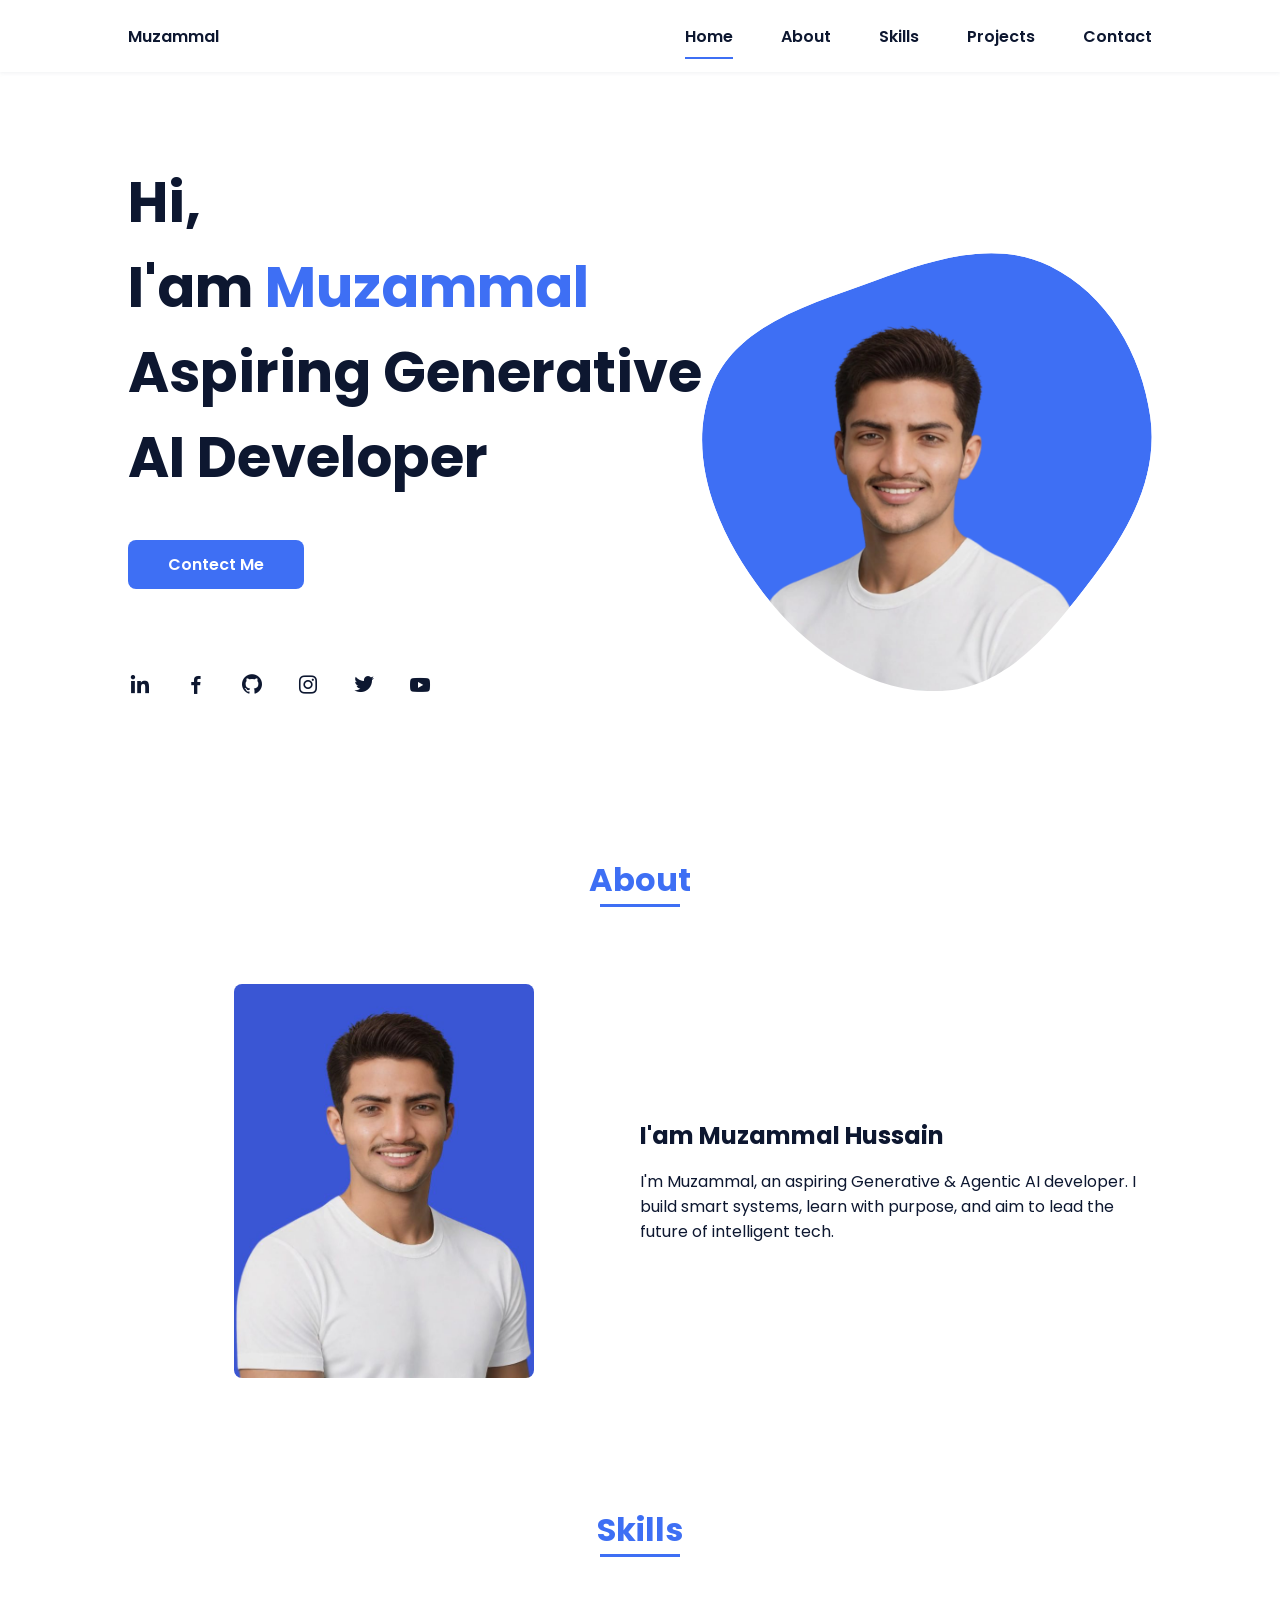
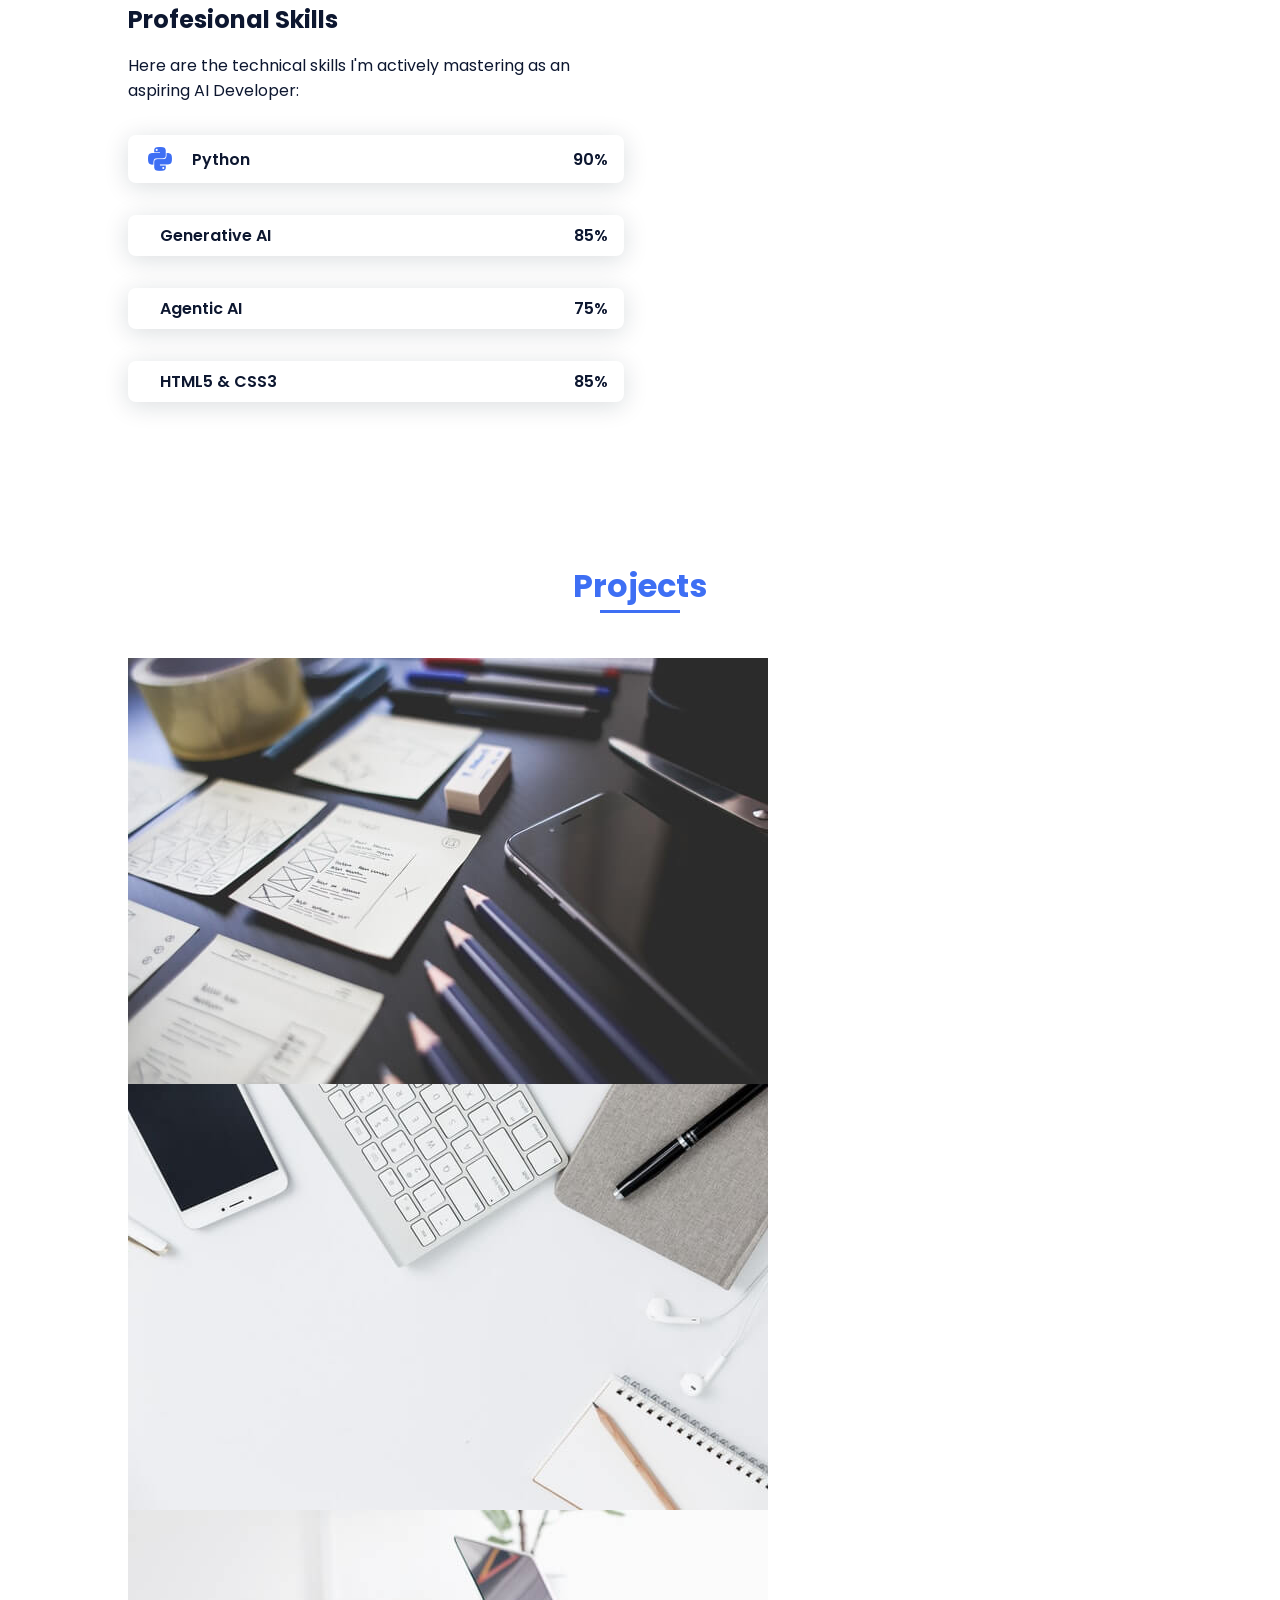
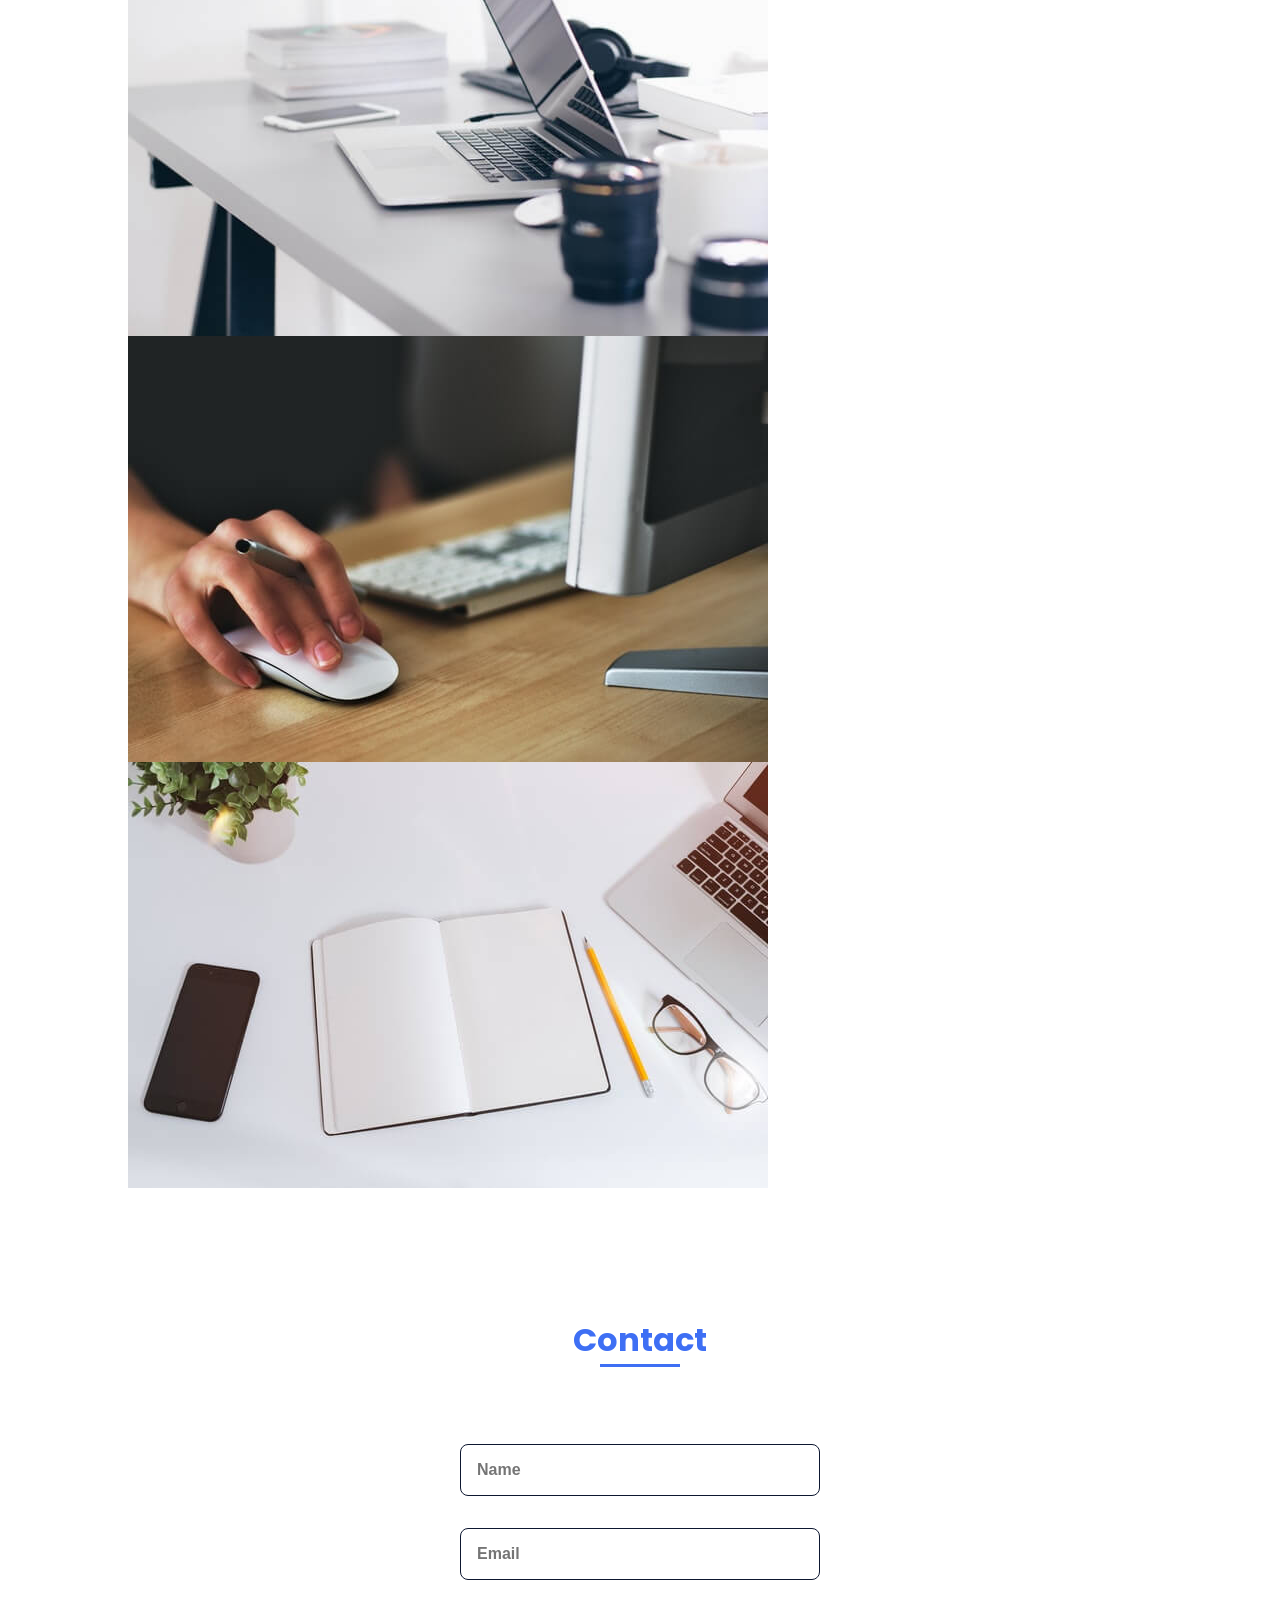
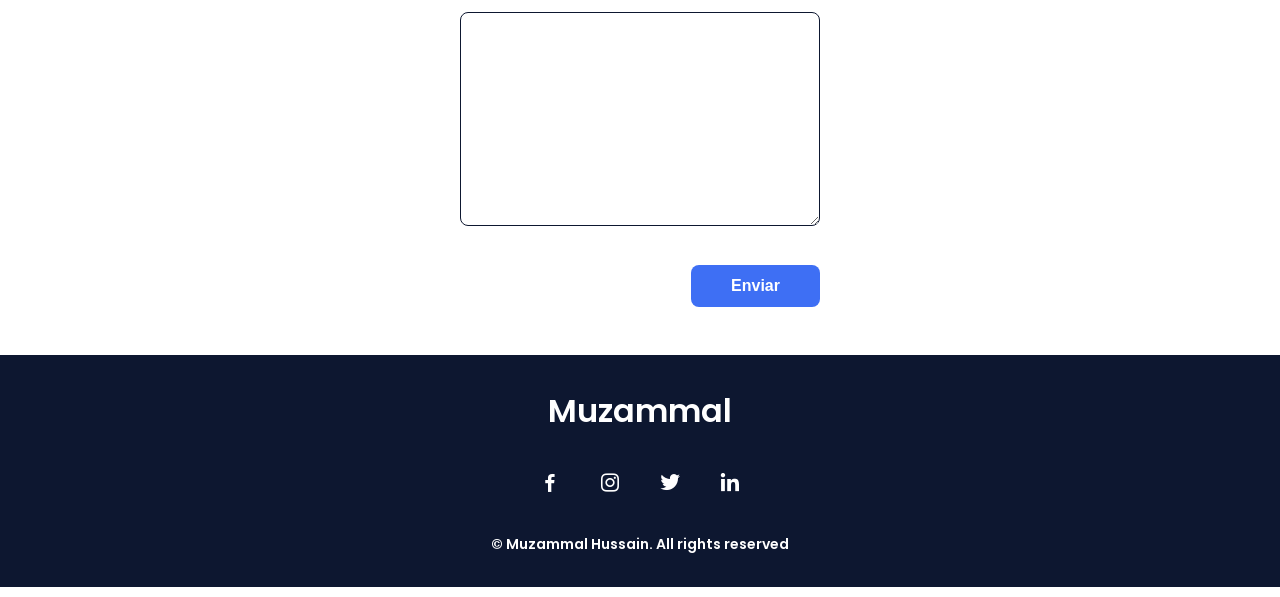
==== index.html @ 586ae3cd "Update index.html Signed-off-by: Muzammal Hussain <158364584+muzammalhussain258@users.noreply.github" ====
<!DOCTYPE html>
<html lang="en">
    <head>
        <meta charset="UTF-8">
        <meta name="viewport" content="width=device-width, initial-scale=1.0">

        <link rel="stylesheet" href="assets/css/styles.css">

        <!-- =====BOX ICONS===== -->
        <link href='https://cdn.jsdelivr.net/npm/boxicons@2.0.5/css/boxicons.min.css' rel='stylesheet'>

        <title>Muzammal Hussain</title>
    </head>
    <body>
        <!--===== HEADER =====-->
        <header class="l-header">
            <nav class="nav bd-grid">
                <div>
                    <a href="#" class="nav__logo">Muzammal</a>
                </div>

                <div class="nav__menu" id="nav-menu">
                    <ul class="nav__list">
                        <li class="nav__item"><a href="#home" class="nav__link active-link">Home</a></li>
                        <li class="nav__item"><a href="#about" class="nav__link">About</a></li>
                        <li class="nav__item"><a href="#skills" class="nav__link">Skills</a></li>
                        <li class="nav__item"><a href="#projects" class="nav__link">Projects</a></li>
                        <li class="nav__item"><a href="#contact" class="nav__link">Contact</a></li>
                    </ul>
                </div>

                <div class="nav__toggle" id="nav-toggle">
                    <i class='bx bx-menu'></i>
                </div>
            </nav>
        </header>

        <main class="l-main">
            <!--===== HOME =====-->
            <section class="home bd-grid" id="home">
                <div class="home__data">
                    <h1 class="home__title">Hi,<br>I'am <span class="home__title-color">Muzammal </span><br> Aspiring Generative <br> AI Developer </h1>

                    <a href="mailto:agenticai258@gmail.com" class="button">Contect Me</a>
                </div>

                <div class="home__social">
                    <a href="https://www.linkedin.com/in/muzammal-hussain-965486360/" class="home__social-icon"><i class='bx bxl-linkedin'></i></a>
                    <a href="https://www.facebook.com/profile.php?id=61576190031797" class="home__social-icon"><i class='bx bxl-facebook' ></i></a>
                    <a href="https://github.com/muzammaldeveloper" class="home__social-icon"><i class='bx bxl-github' ></i></a>
                    <a href="https://www.instagram.com/muzammal.developer/" class="home__social-icon"><i class='bx bxl-instagram' ></i></a>
                    <a href="https://x.com/DevMuzammal" class="home__social-icon"><i class='bx bxl-twitter' ></i></a>
                    <a href="https://www.youtube.com/@DevMuzsmmal" class="home__social-icon"><i class='bx bxl-youtube' ></i></a>
                </div>

                <div class="home__img">
                    <svg class="home__blob" viewBox="0 0 479 467" xmlns="http://www.w3.org/2000/svg" xmlns:xlink="http://www.w3.org/1999/xlink">
                        <mask id="mask0" mask-type="alpha">
                            <path d="M9.19024 145.964C34.0253 76.5814 114.865 54.7299 184.111 29.4823C245.804 6.98884 311.86 -14.9503 370.735 14.143C431.207 44.026 467.948 107.508 477.191 174.311C485.897 237.229 454.931 294.377 416.506 344.954C373.74 401.245 326.068 462.801 255.442 466.189C179.416 469.835 111.552 422.137 65.1576 361.805C17.4835 299.81 -17.1617 219.583 9.19024 145.964Z"/>
                        </mask>
                        <g mask="url(#mask0)">
                            <path d="M9.19024 145.964C34.0253 76.5814 114.865 54.7299 184.111 29.4823C245.804 6.98884 311.86 -14.9503 370.735 14.143C431.207 44.026 467.948 107.508 477.191 174.311C485.897 237.229 454.931 294.377 416.506 344.954C373.74 401.245 326.068 462.801 255.442 466.189C179.416 469.835 111.552 422.137 65.1576 361.805C17.4835 299.81 -17.1617 219.583 9.19024 145.964Z"/>
                            <image class="home__blob-img" x="50" y="60" href="assets/img/perfil.png"/>
                        </g>
                    </svg>
                </div>
            </section>

            <!--===== ABOUT =====-->
            <section class="about section " id="about">
                <h2 class="section-title">About</h2>

                <div class="about__container bd-grid">
                    <div class="about__img">
                        <img src="assets/img/about.jpg" alt="">
                    </div>
                    
                    <div>
                        <h2 class="about__subtitle">I'am Muzammal Hussain</h2>
                        <p class="about__text">I'm Muzammal, an aspiring Generative & Agentic AI developer. I build smart systems, learn with purpose, and aim to lead the future of intelligent tech.
                    </p>           
                    </div>                                   
                </div>
            </section>

            <!--===== SKILLS =====-->
            <section class="skills section" id="skills">
                <h2 class="section-title">Skills</h2>

                <div class="skills__container bd-grid">          
                    <div>
                        <h2 class="skills__subtitle">Profesional Skills</h2>
                        <p class="skills__text">Here are the technical skills I'm actively mastering as an aspiring AI Developer: </p>
                        <div class="skills__data">
                            <div class="skills__names">
                                <i class='bx bxl-python skills__icon'></i>
                                <span class="skills__name">Python </span>
                            </div>
                            <div class="skills__bar skills__python">

                            </div>
                            <div>
                                <span class="skills__percentage">90%</span>
                            </div>
                        </div>
                        <div class="skills__data">
                            <div class="skills__names">
                                <i class='bx bxl-generative-ai skills__icon'></i>
                                <span class="skills__name">Generative AI</span>
                            </div>
                            <div class="skills__bar skills__generative-ai">

                            </div>
                            <div>
                                <span class="skills__percentage">85%</span>
                            </div>
                        </div>
                        <div class="skills__data">
                            <div class="skills__names">
                                <i class='bx bxl-agentic-ai skills__icon' ></i>
                                <span class="skills__name">Agentic AI</span>
                            </div>
                            <div class="skills__bar skills__agentic-ai">

                            </div>
                            <div>
                                <span class="skills__percentage">75%</span>
                            </div>
                        </div>
                        <div class="skills__data">
                            <div class="skills__names">
                                <i class='bx bxs-HTML5 & CSS3 skills__icon'></i>
                                <span class="skills__name">HTML5 & CSS3</span>
                            </div>
                            <div class="skills__bar skills__html-css">

                            </div>
                            <div>
                                <span class="skills__percentage">85%</span>
                            </div>
                        </div>
                    </div>
                    
                    <div>              
                        <img src="assets/img/work3.jpg" alt="" class="skills__img">
                    </div>
                </div>
            </section>

            <!--===== WORK =====-->
            <section class="projects section" id="projects">
                <h2 class="section-title">Projects</h2>

                <div class="projects__container bd-grid">
                    <a href="" class="projects__img">
                        <img src="assets/img/work1.jpg" alt="">
                    </a>
                    <a href="" class="projects__img">
                        <img src="assets/img/work2.jpg" alt="">
                    </a>
                    <a href="" class="projects__img">
                        <img src="assets/img/work3.jpg" alt="">
                    </a>
                    <a href="" class="projects__img">
                        <img src="assets/img/work4.jpg" alt="">
                    </a>
                    <a href="" class="projects__img">
                        <img src="assets/img/work5.jpg" alt="">
                    </a>
                    <a href="" class="projects__img">
                        <img src="assets/img/work6.jpg" alt="">
                    </a>
                </div>
            </section>

            <!--===== CONTACT =====-->
            <section class="contact section" id="contact">
                <h2 class="section-title">Contact</h2>

                <div class="contact__container bd-grid">
                    <form action="" class="contact__form">
                        <input type="text" placeholder="Name" class="contact__input">
                        <input type="mail" placeholder="Email" class="contact__input">
                        <textarea name="" id="" cols="0" rows="10" class="contact__input"></textarea>
                        <input type="button" value="Enviar" class="contact__button button">
                    </form>
                </div>
            </section>                                                 
        </main>

        <!--===== FOOTER =====-->
        <footer class="footer">
            <p class="footer__title">Muzammal</p>
            <div class="footer__social">
                <a href="https://www.facebook.com/profile.php?id=61576190031797" class="footer__icon"><i class='bx bxl-facebook' ></i></a>
                <a href="https://www.instagram.com/muzammal.developer/" class="footer__icon"><i class='bx bxl-instagram' ></i></a>
                <a href="https://x.com/DevMuzammal" class="footer__icon"><i class='bx bxl-twitter' ></i></a>
                <a href="https://www.linkedin.com/in/muzammal-hussain-965486360/" class="footer__icon"><i class='bx bxl-linkedin' ></i></a>
            </div>
            <p class="footer__copy">&#169; Muzammal Hussain. All rights reserved</p>
        </footer>


        <!--===== SCROLL REVEAL =====-->
        <script src="https://unpkg.com/scrollreveal"></script>

        <!--===== MAIN JS =====-->
        <script src="assets/js/main.js"></script>
    </body>
</html>
---- assets/css/styles.css ----
/*===== GOOGLE FONTS =====*/
@import url("https://fonts.googleapis.com/css2?family=Poppins:wght@400;600;700&display=swap");
/*===== VARIABLES CSS =====*/
:root {
  --header-height: 3rem;
  --font-semi: 600;
  /*===== Colores =====*/
  /*Purple 260 - Red 355 - Blue 224 - Pink 340*/
  /* HSL color mode */
  --hue-color: 224;
  --first-color: hsl(var(--hue-color), 89%, 60%);
  --second-color: hsl(var(--hue-color), 56%, 12%);
  /*===== Fuente y tipografia =====*/
  --body-font: "Poppins", sans-serif;
  --big-font-size: 2rem;
  --h2-font-size: 1.25rem;
  --normal-font-size: .938rem;
  --smaller-font-size: .75rem;
  /*===== Margenes =====*/
  --mb-2: 1rem;
  --mb-4: 2rem;
  --mb-5: 2.5rem;
  --mb-6: 3rem;
  /*===== z index =====*/
  --z-back: -10;
  --z-fixed: 100;
}
@media screen and (min-width: 968px) {
  :root {
    --big-font-size: 3.5rem;
    --h2-font-size: 2rem;
    --normal-font-size: 1rem;
    --smaller-font-size: .875rem;
  }
}

/*===== BASE =====*/
*, ::before, ::after {
  box-sizing: border-box;
}

html {
  scroll-behavior: smooth;
}

body {
  margin: var(--header-height) 0 0 0;
  font-family: var(--body-font);
  font-size: var(--normal-font-size);
  color: var(--second-color);
}

h1, h2, p {
  margin: 0;
}

ul {
  margin: 0;
  padding: 0;
  list-style: none;
}

a {
  text-decoration: none;
}

img {
  max-width: 100%;
  height: auto;
  display: block;
}

/*===== CLASS CSS ===== */
.section-title {
  position: relative;
  font-size: var(--h2-font-size);
  color: var(--first-color);
  margin-top: var(--mb-2);
  margin-bottom: var(--mb-4);
  text-align: center;
}
.section-title::after {
  position: absolute;
  content: "";
  width: 64px;
  height: 0.18rem;
  left: 0;
  right: 0;
  margin: auto;
  top: 2rem;
  background-color: var(--first-color);
}

.section {
  padding-top: 3rem;
  padding-bottom: 2rem;
}

/*===== LAYOUT =====*/
.bd-grid {
  max-width: 1024px;
  display: grid;
  margin-left: var(--mb-2);
  margin-right: var(--mb-2);
}

.l-header {
  width: 100%;
  position: fixed;
  top: 0;
  left: 0;
  z-index: var(--z-fixed);
  background-color: #fff;
  box-shadow: 0 1px 4px rgba(146, 161, 176, 0.15);
}

/*===== NAV =====*/
.nav {
  height: var(--header-height);
  display: flex;
  justify-content: space-between;
  align-items: center;
  font-weight: var(--font-semi);
}
@media screen and (max-width: 767px) {
  .nav__menu {
    position: fixed;
    top: var(--header-height);
    right: -100%;
    width: 80%;
    height: 100%;
    padding: 2rem;
    background-color: var(--second-color);
    transition: 0.5s;
  }
}
.nav__item {
  margin-bottom: var(--mb-4);
}
.nav__link {
  position: relative;
  color: #fff;
}
.nav__link:hover {
  position: relative;
}
.nav__link:hover::after {
  position: absolute;
  content: "";
  width: 100%;
  height: 0.18rem;
  left: 0;
  top: 2rem;
  background-color: var(--first-color);
}
.nav__logo {
  color: var(--second-color);
}
.nav__toggle {
  color: var(--second-color);
  font-size: 1.5rem;
  cursor: pointer;
}

/*Active menu*/
.active-link::after {
  position: absolute;
  content: "";
  width: 100%;
  height: 0.18rem;
  left: 0;
  top: 2rem;
  background-color: var(--first-color);
}

/*=== Show menu ===*/
.show {
  right: 0;
}

/*===== HOME =====*/
.home {
  position: relative;
  row-gap: 5rem;
  padding: 4rem 0 5rem;
}
.home__data {
  align-self: center;
}
.home__title {
  font-size: var(--big-font-size);
  margin-bottom: var(--mb-5);
}
.home__title-color {
  color: var(--first-color);
}
.home__social {
  display: flex;
  flex-direction: column;
}
.home__social-icon {
  width: max-content;
  margin-bottom: var(--mb-2);
  font-size: 1.5rem;
  color: var(--second-color);
}
.home__social-icon:hover {
  color: var(--first-color);
}
.home__img {
  position: absolute;
  right: 0;
  bottom: 0;
  width: 260px;
}
.home__blob {
  fill: var(--first-color);
}
.home__blob-img {
  width: 360px;
}

/*BUTTONS*/
.button {
  display: inline-block;
  background-color: var(--first-color);
  color: #fff;
  padding: 0.75rem 2.5rem;
  font-weight: var(--font-semi);
  border-radius: 0.5rem;
  transition: 0.3s;
}
.button:hover {
  box-shadow: 0px 10px 36px rgba(0, 0, 0, 0.15);
}

/* ===== ABOUT =====*/
.about__container {
  row-gap: 2rem;
  text-align: center;
}
.about__subtitle {
  margin-bottom: var(--mb-2);
}
.about__img {
  justify-self: center;
}
.about__img img {
  width: 200px;
  border-radius: 0.5rem;
}

/* ===== SKILLS =====*/
.skills__container {
  row-gap: 2rem;
  text-align: center;
}
.skills__subtitle {
  margin-bottom: var(--mb-2);
}
.skills__text {
  margin-bottom: var(--mb-4);
}
.skills__data {
  display: flex;
  justify-content: space-between;
  align-items: center;
  position: relative;
  font-weight: var(--font-semi);
  padding: 0.5rem 1rem;
  margin-bottom: var(--mb-4);
  border-radius: 0.5rem;
  box-shadow: 0px 4px 25px rgba(14, 36, 49, 0.15);
}
.skills__icon {
  font-size: 2rem;
  margin-right: var(--mb-2);
  color: var(--first-color);
}
.skills__names {
  display: flex;
  align-items: center;
}
.skills__bar {
  position: absolute;
  left: 0;
  bottom: 0;
  background-color: var(--first-color);
  height: 0.25rem;
  border-radius: 0.5rem;
  z-index: var(--z-back);
}
.skills__html {
  width: 95%;
}
.skills__css {
  width: 85%;
}
.skills__js {
  width: 65%;
}
.skills__ux {
  width: 85%;
}
.skills__img {
  border-radius: 0.5rem;
}

/* ===== WORK =====*/
.work__container {
  row-gap: 2rem;
}
.work__img {
  box-shadow: 0px 4px 25px rgba(14, 36, 49, 0.15);
  border-radius: 0.5rem;
  overflow: hidden;
}
.work__img img {
  transition: 1s;
}
.work__img img:hover {
  transform: scale(1.1);
}

/* ===== CONTACT =====*/
.contact__input {
  width: 100%;
  font-size: var(--normal-font-size);
  font-weight: var(--font-semi);
  padding: 1rem;
  border-radius: 0.5rem;
  border: 1.5px solid var(--second-color);
  outline: none;
  margin-bottom: var(--mb-4);
}
.contact__button {
  display: block;
  border: none;
  outline: none;
  font-size: var(--normal-font-size);
  cursor: pointer;
  margin-left: auto;
}

/* ===== FOOTER =====*/
.footer {
  background-color: var(--second-color);
  color: #fff;
  text-align: center;
  font-weight: var(--font-semi);
  padding: 2rem 0;
}
.footer__title {
  font-size: 2rem;
  margin-bottom: var(--mb-4);
}
.footer__social {
  margin-bottom: var(--mb-4);
}
.footer__icon {
  font-size: 1.5rem;
  color: #fff;
  margin: 0 var(--mb-2);
}
.footer__copy {
  font-size: var(--smaller-font-size);
}

/* ===== MEDIA QUERIES=====*/
@media screen and (max-width: 320px) {
  .home {
    row-gap: 2rem;
  }
  .home__img {
    width: 200px;
  }
}
@media screen and (min-width: 576px) {
  .home {
    padding: 4rem 0 2rem;
  }
  .home__social {
    padding-top: 0;
    padding-bottom: 2.5rem;
    flex-direction: row;
    align-self: flex-end;
  }
  .home__social-icon {
    margin-bottom: 0;
    margin-right: var(--mb-4);
  }
  .home__img {
    width: 300px;
    bottom: 25%;
  }
  .about__container {
    grid-template-columns: repeat(2, 1fr);
    align-items: center;
    text-align: initial;
  }
  .skills__container {
    grid-template-columns: 0.7fr;
    justify-content: center;
    column-gap: 1rem;
  }
  .work__container {
    grid-template-columns: repeat(2, 1fr);
    column-gap: 2rem;
    padding-top: 2rem;
  }
  .contact__form {
    width: 360px;
    padding-top: 2rem;
  }
  .contact__container {
    justify-items: center;
  }
}
@media screen and (min-width: 768px) {
  body {
    margin: 0;
  }
  .section {
    padding-top: 4rem;
    padding-bottom: 3rem;
  }
  .section-title {
    margin-bottom: var(--mb-6);
  }
  .section-title::after {
    width: 80px;
    top: 3rem;
  }
  .nav {
    height: calc(var(--header-height) + 1.5rem);
  }
  .nav__list {
    display: flex;
    padding-top: 0;
  }
  .nav__item {
    margin-left: var(--mb-6);
    margin-bottom: 0;
  }
  .nav__toggle {
    display: none;
  }
  .nav__link {
    color: var(--second-color);
  }
  .home {
    padding: 8rem 0 2rem;
  }
  .home__img {
    width: 400px;
    bottom: 10%;
  }
  .about__container {
    padding-top: 2rem;
  }
  .about__img img {
    width: 300px;
  }
  .skills__container {
    grid-template-columns: repeat(2, 1fr);
    column-gap: 2rem;
    align-items: center;
    text-align: initial;
  }
  .work__container {
    grid-template-columns: repeat(3, 1fr);
    column-gap: 2rem;
  }
}
@media screen and (min-width: 992px) {
  .bd-grid {
    margin-left: auto;
    margin-right: auto;
  }
  .home {
    padding: 10rem 0 2rem;
  }
  .home__img {
    width: 450px;
  }
}
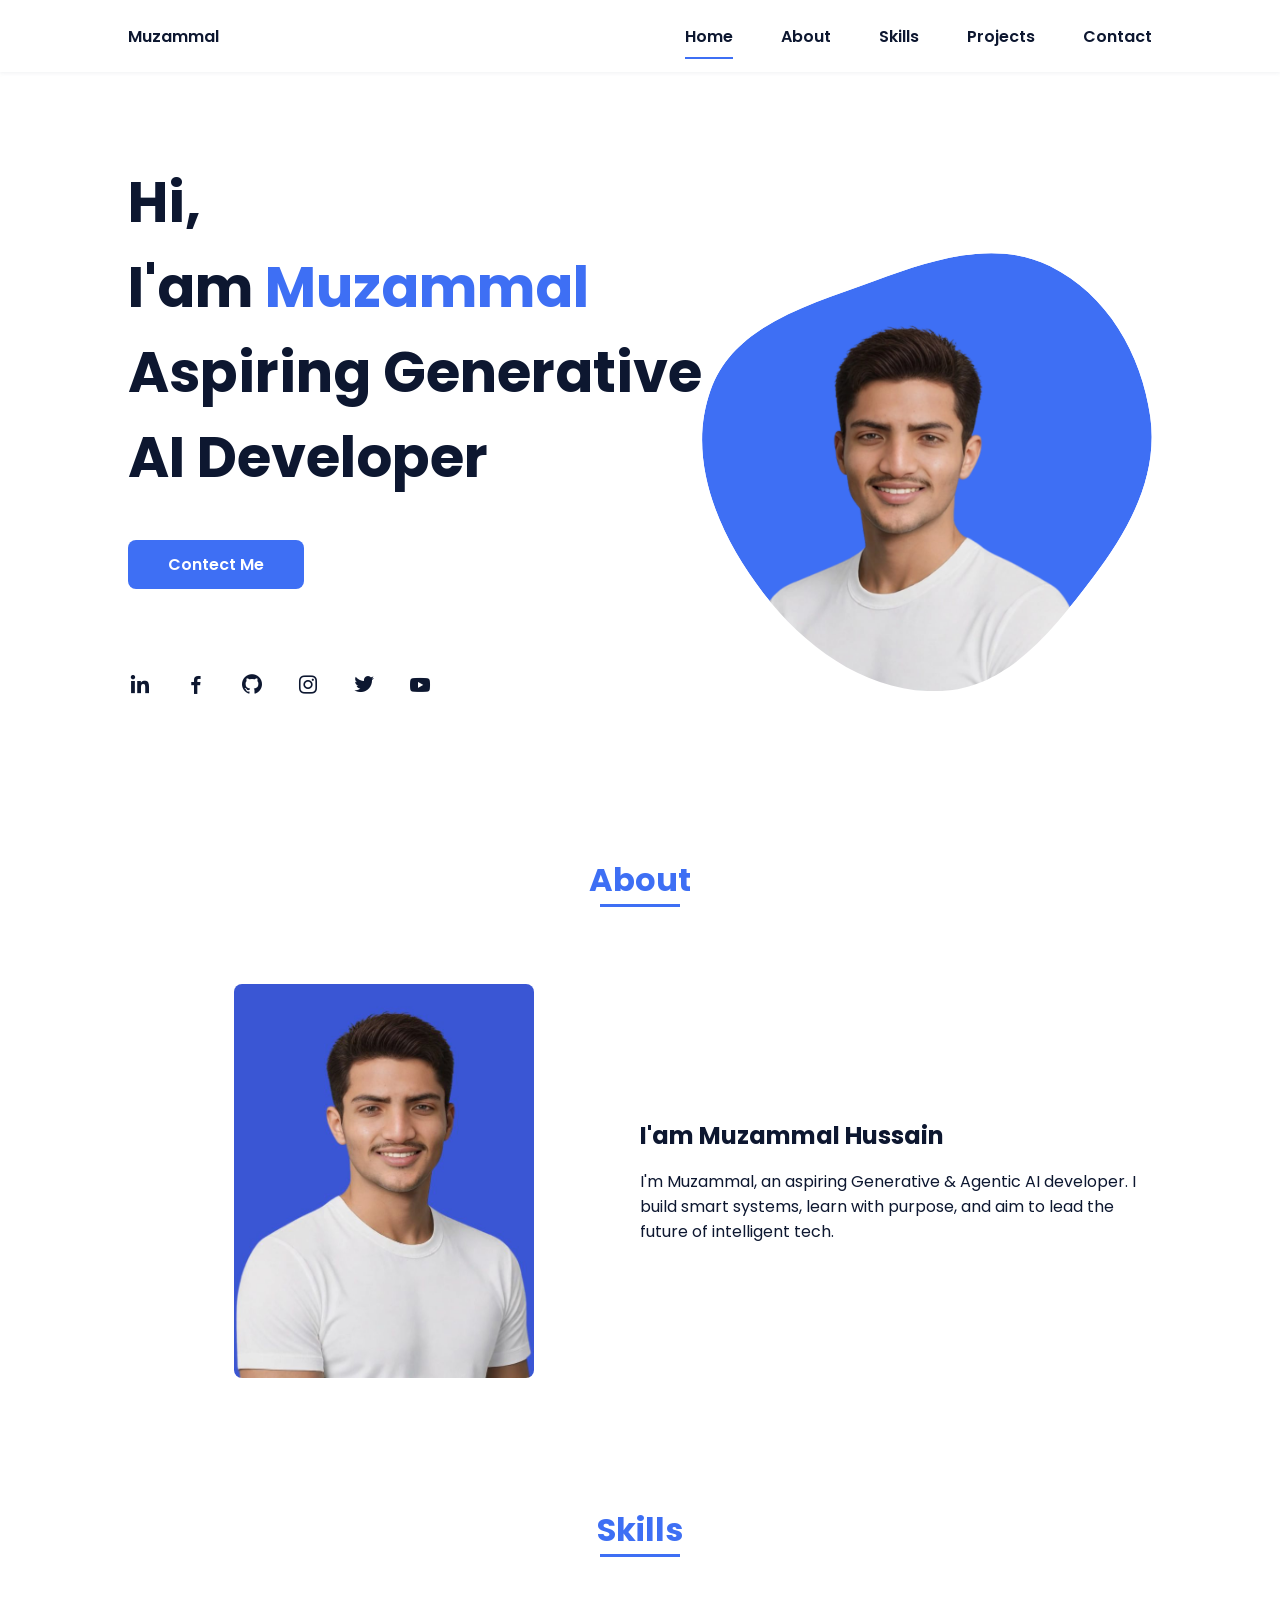
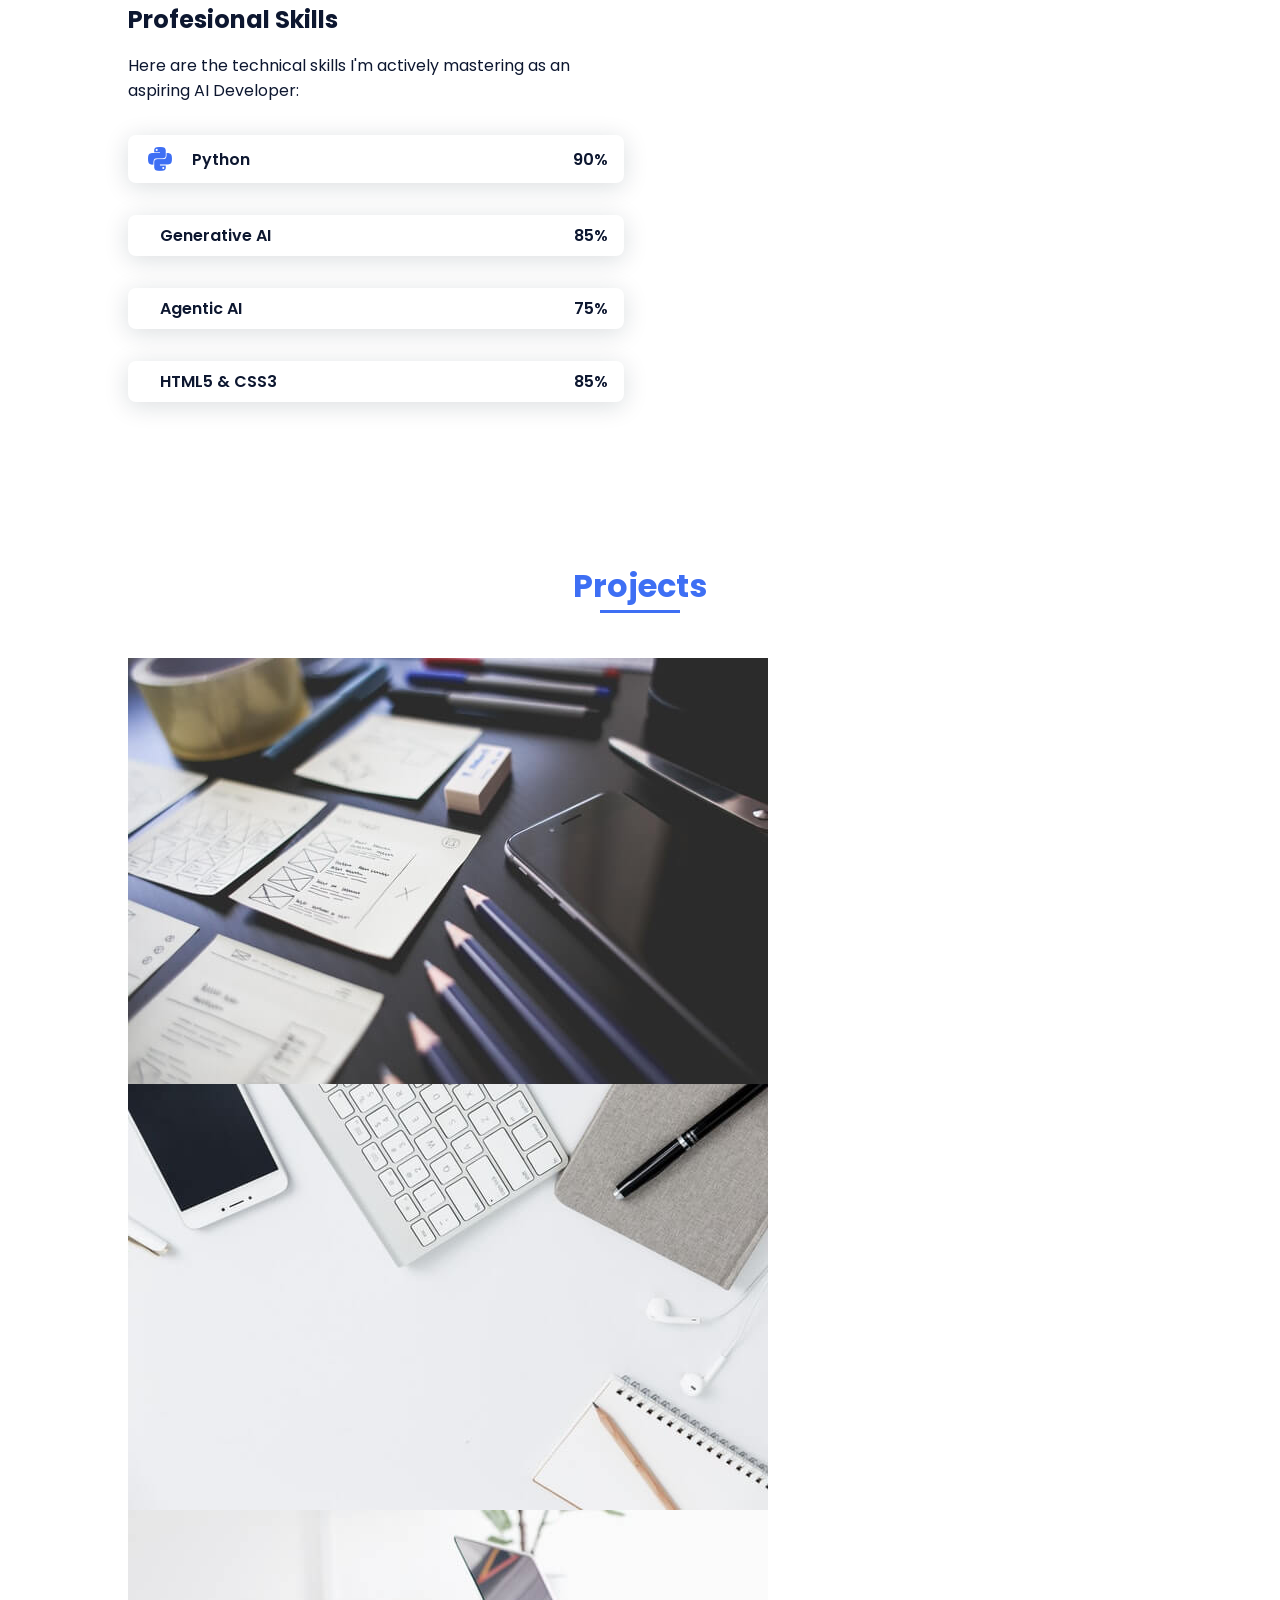
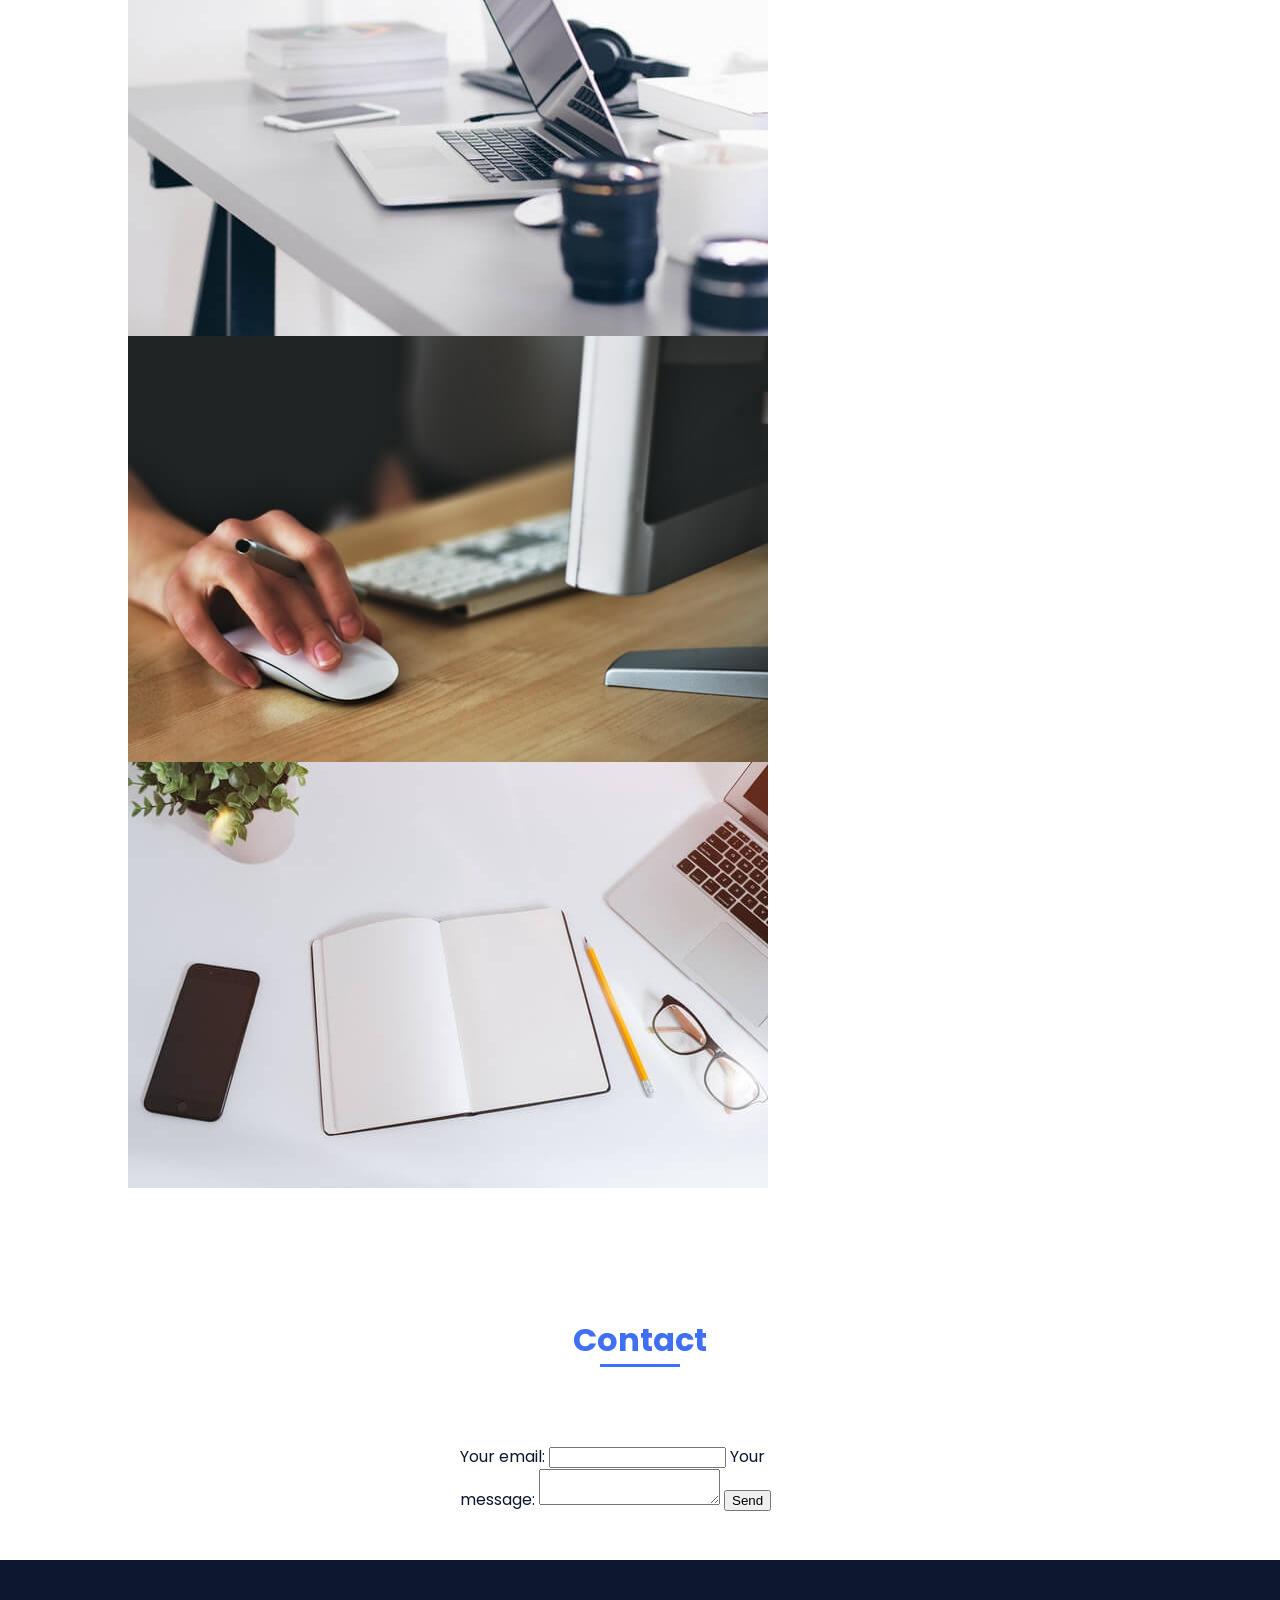
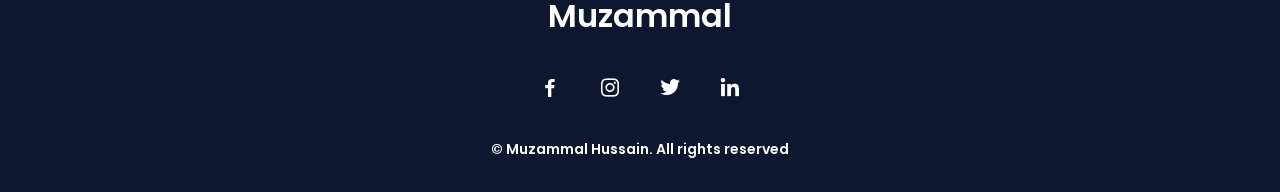
==== commit c5d125c2: "Update index.html Signed-off-by: Muzammal Hussain <158364584+muzammalhussain258@users.noreply.github" ====
--- a/index.html
+++ b/index.html
@@ -41,7 +41,7 @@
                 <div class="home__data">
                     <h1 class="home__title">Hi,<br>I'am <span class="home__title-color">Muzammal </span><br> Aspiring Generative <br> AI Developer </h1>
 
-                    <a href="mailto:agenticai258@gmail.com" class="button">Contect Me</a>
+                    <a href="https://mail.google.com/mail/?view=cm&fs=1&to=agenticai258@gmail.com&su=Project%20Information%20Request&body=Hi%20Muzammal%2C%0AI'm%20interested%20in%20learning%20more%20about%20your%20projects.%20Could%20you%20please%20share%20some%20information%3F%0ALooking%20forward%20to%20hearing%20from%20you." class="button">Contect Me</a>
                 </div>
 
                 <div class="home__social">
@@ -178,11 +178,19 @@
                 <h2 class="section-title">Contact</h2>
 
                 <div class="contact__container bd-grid">
-                    <form action="" class="contact__form">
-                        <input type="text" placeholder="Name" class="contact__input">
-                        <input type="mail" placeholder="Email" class="contact__input">
-                        <textarea name="" id="" cols="0" rows="10" class="contact__input"></textarea>
-                        <input type="button" value="Enviar" class="contact__button button">
+                    <form
+                      action="https://formspree.io/f/mjkwjage" class="contact__form"
+                      method="POST"
+                    >
+                     <label>
+                         Your email:
+                        <input type="email" name="email">
+                          </label>
+                          <lable>
+                            Your message:
+                            <textarea name="message"></textarea>  
+                          </lable>
+                          <button type="submit">Send</button>
                     </form>
                 </div>
             </section>                                                 
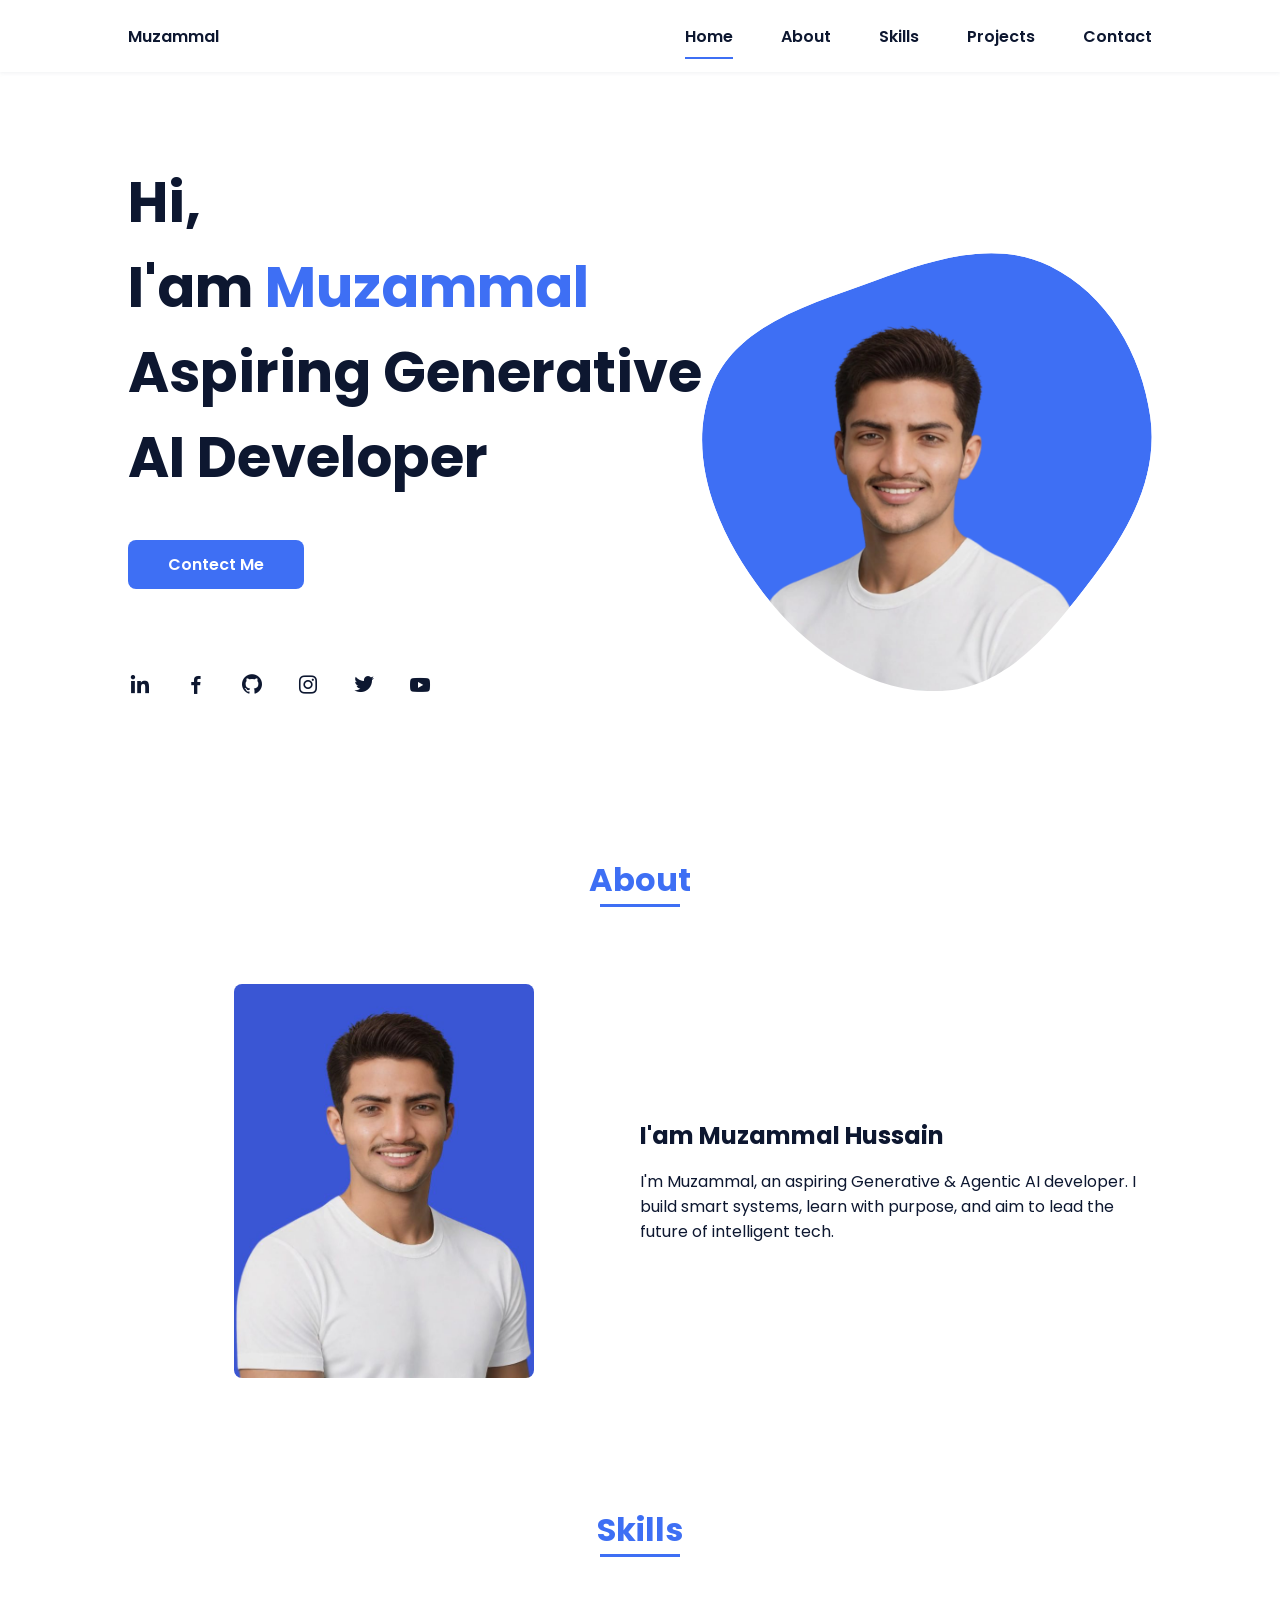
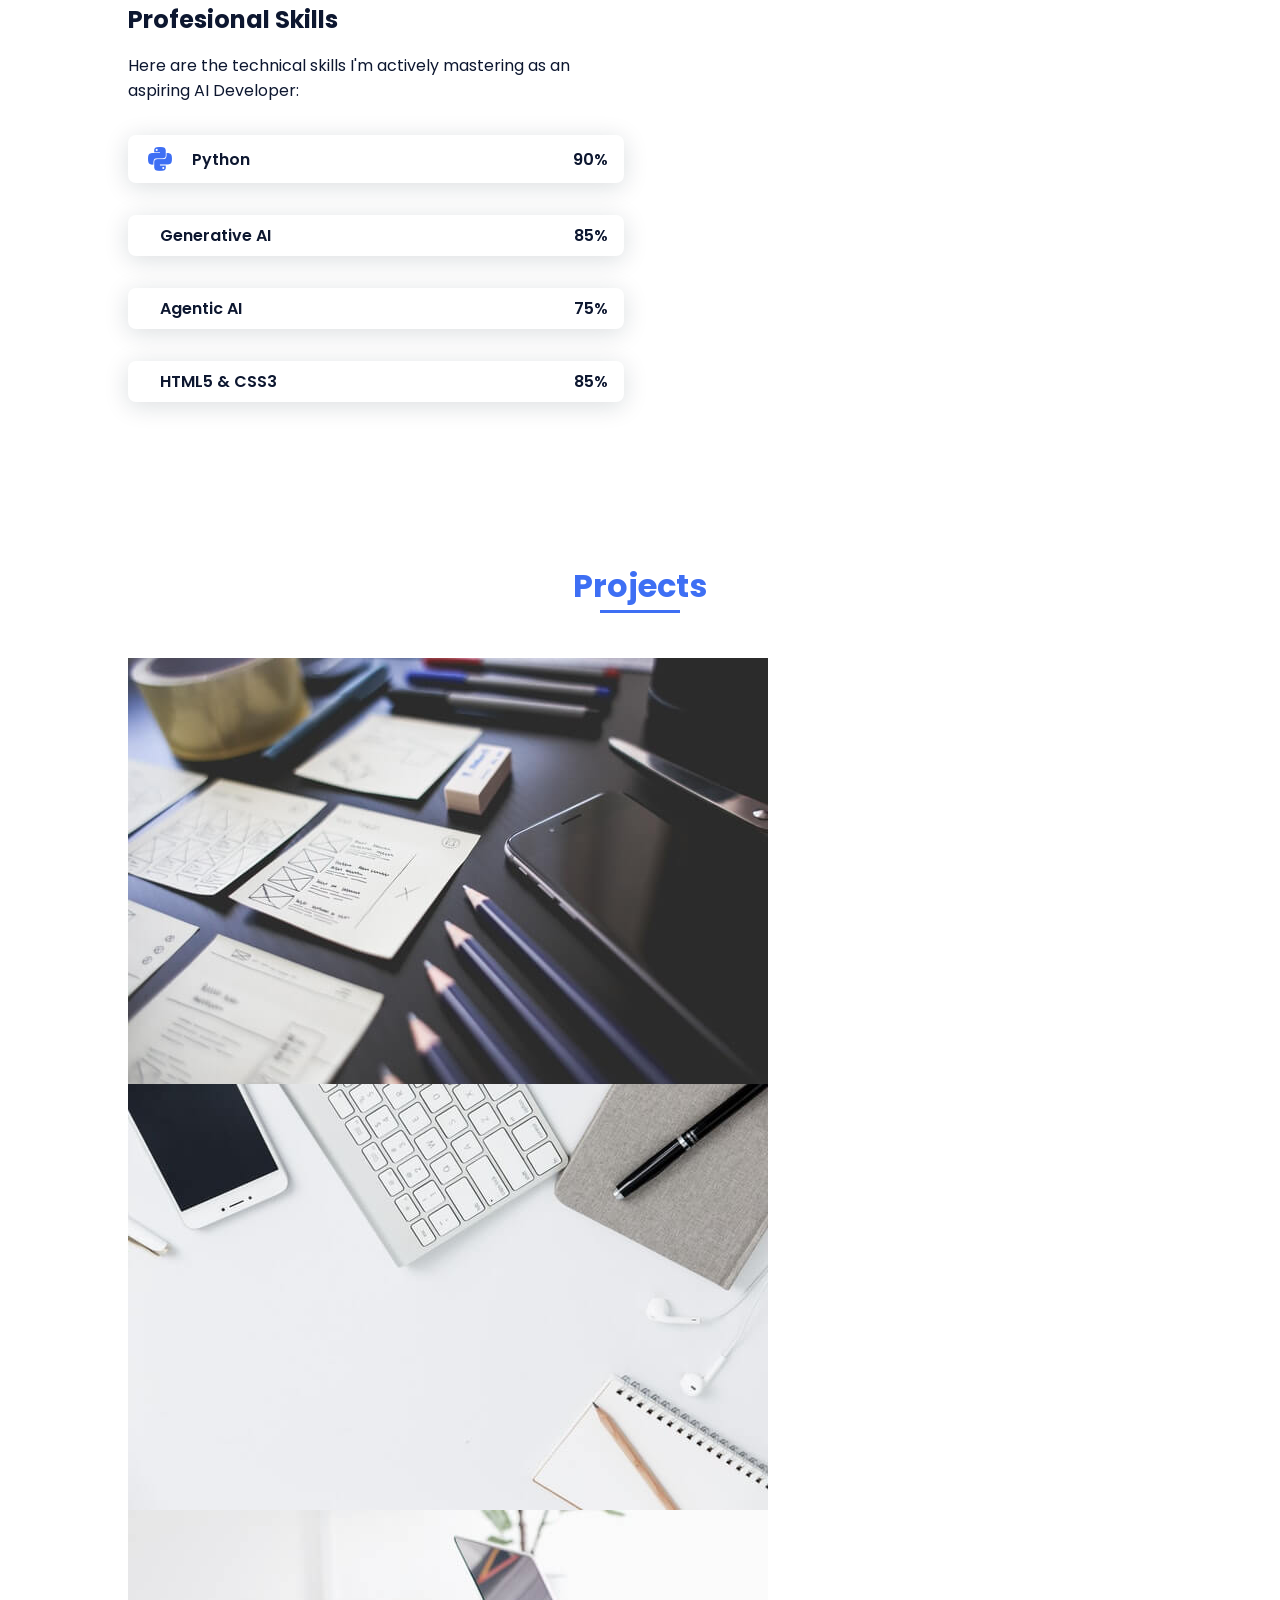
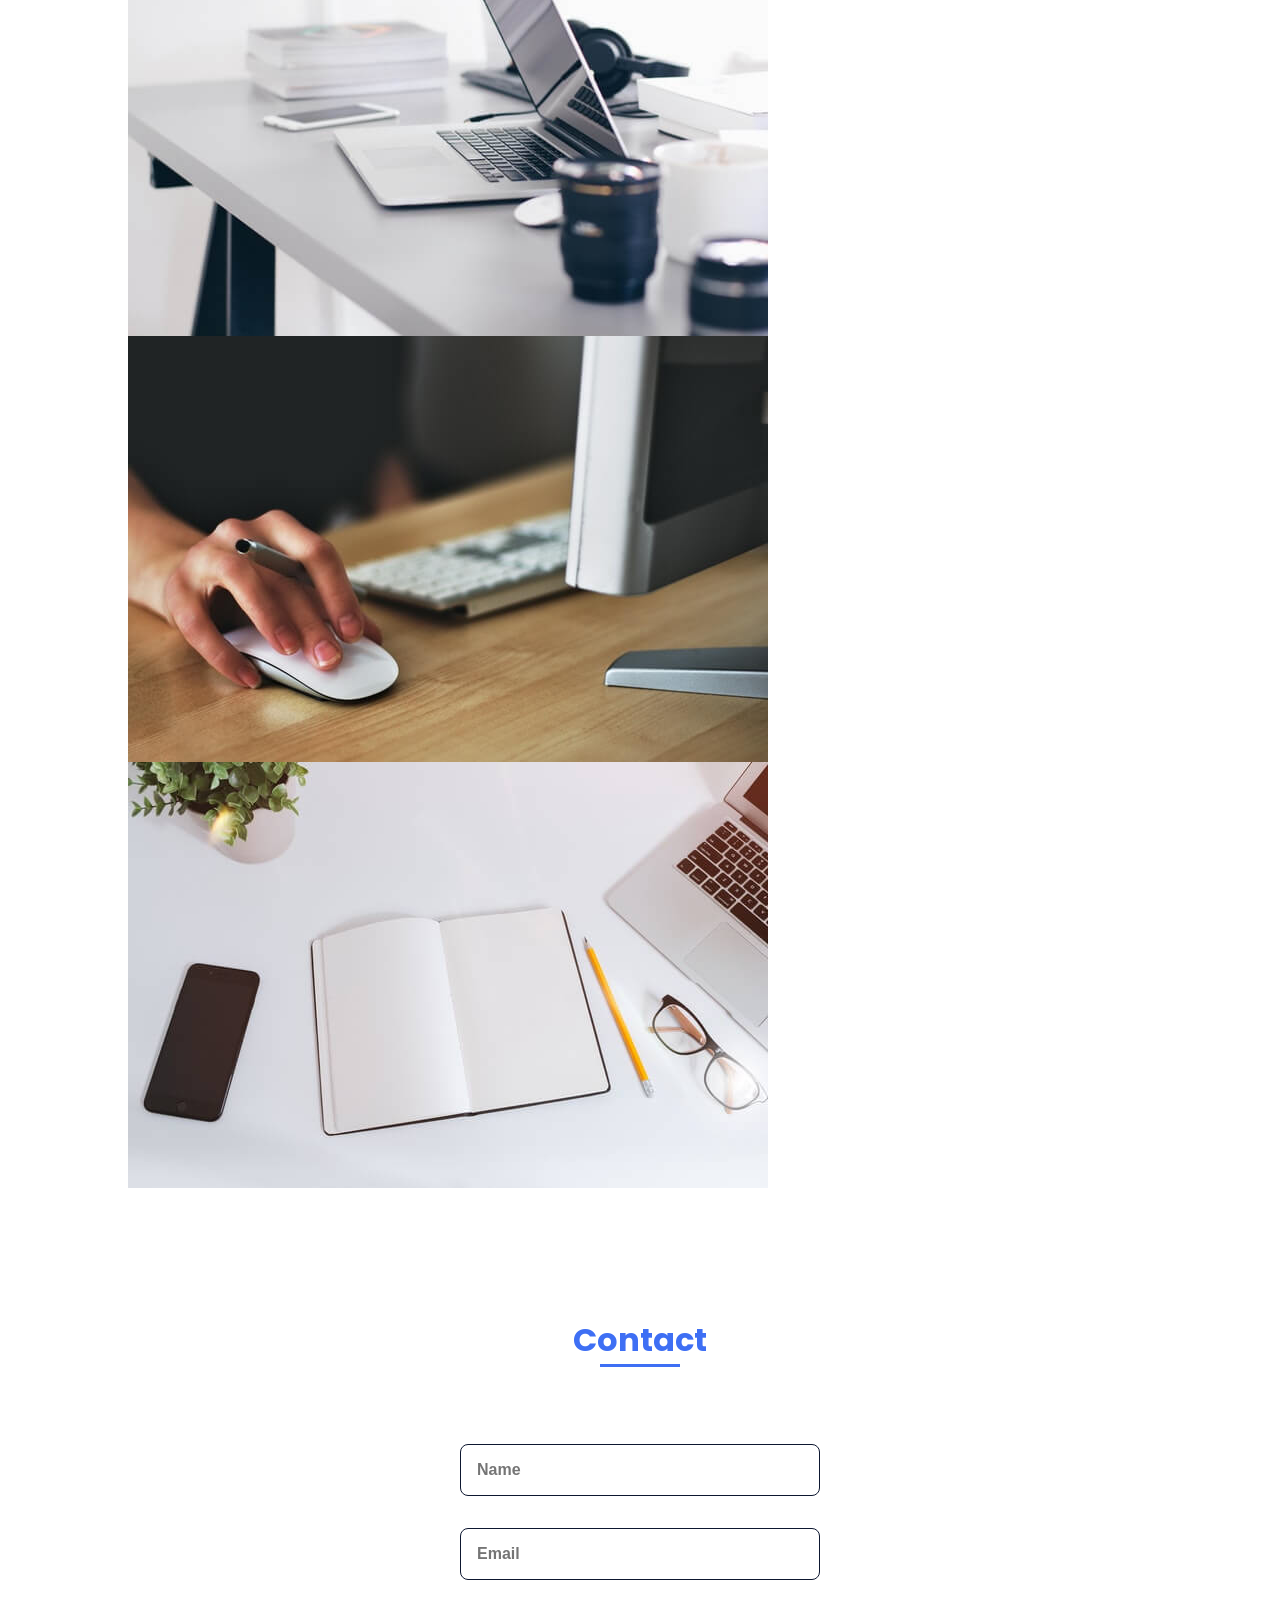
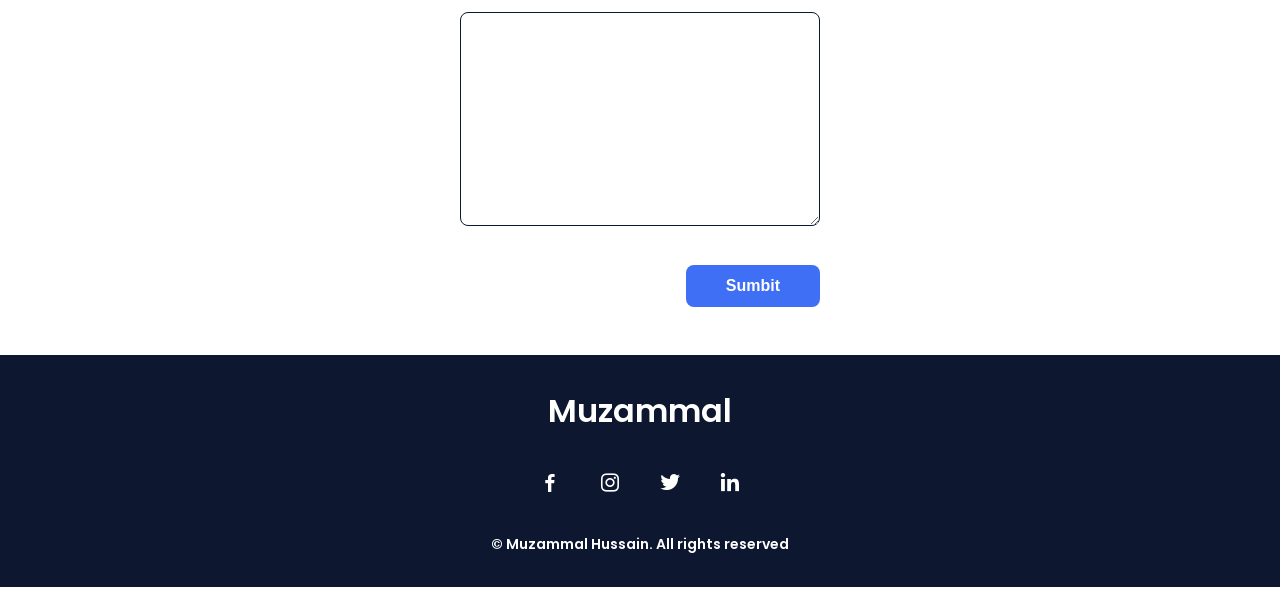
==== commit bda6b2c1: "Update index.html Signed-off-by: Muzammal Hussain <158364584+muzammalhussain258@users.noreply.github" ====
--- a/index.html
+++ b/index.html
@@ -178,19 +178,11 @@
                 <h2 class="section-title">Contact</h2>
 
                 <div class="contact__container bd-grid">
-                    <form
-                      action="https://formspree.io/f/mjkwjage" class="contact__form"
-                      method="POST"
-                    >
-                     <label>
-                         Your email:
-                        <input type="email" name="email">
-                          </label>
-                          <lable>
-                            Your message:
-                            <textarea name="message"></textarea>  
-                          </lable>
-                          <button type="submit">Send</button>
+                    <form action="https://formspree.io/f/mjkwjage" class="contact__form">
+                        <input type="text" placeholder="Name" class="contact__input">
+                        <input type="mail" placeholder="Email" class="contact__input">
+                        <textarea name="" id="" cols="0" rows="10" class="contact__input"></textarea>
+                        <input type="button" value="Sumbit" class="contact__button button">
                     </form>
                 </div>
             </section>                                                 
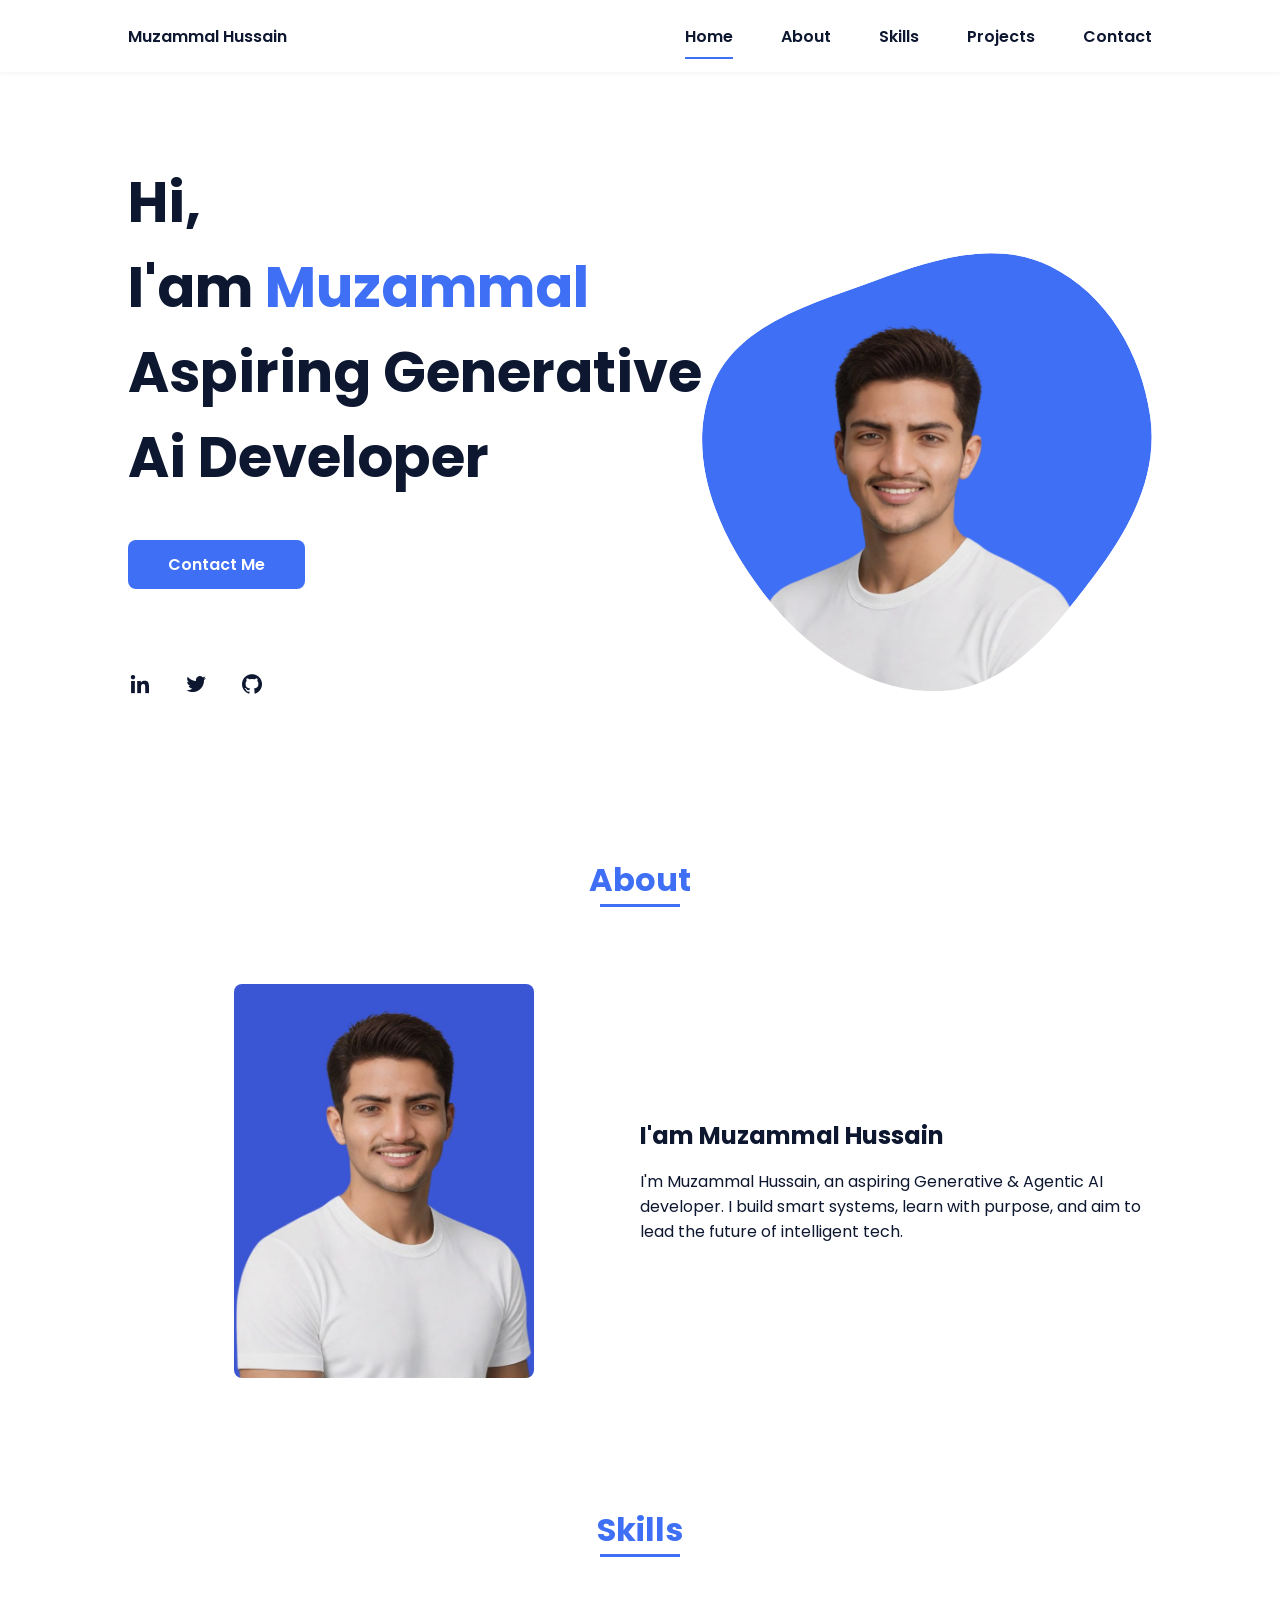
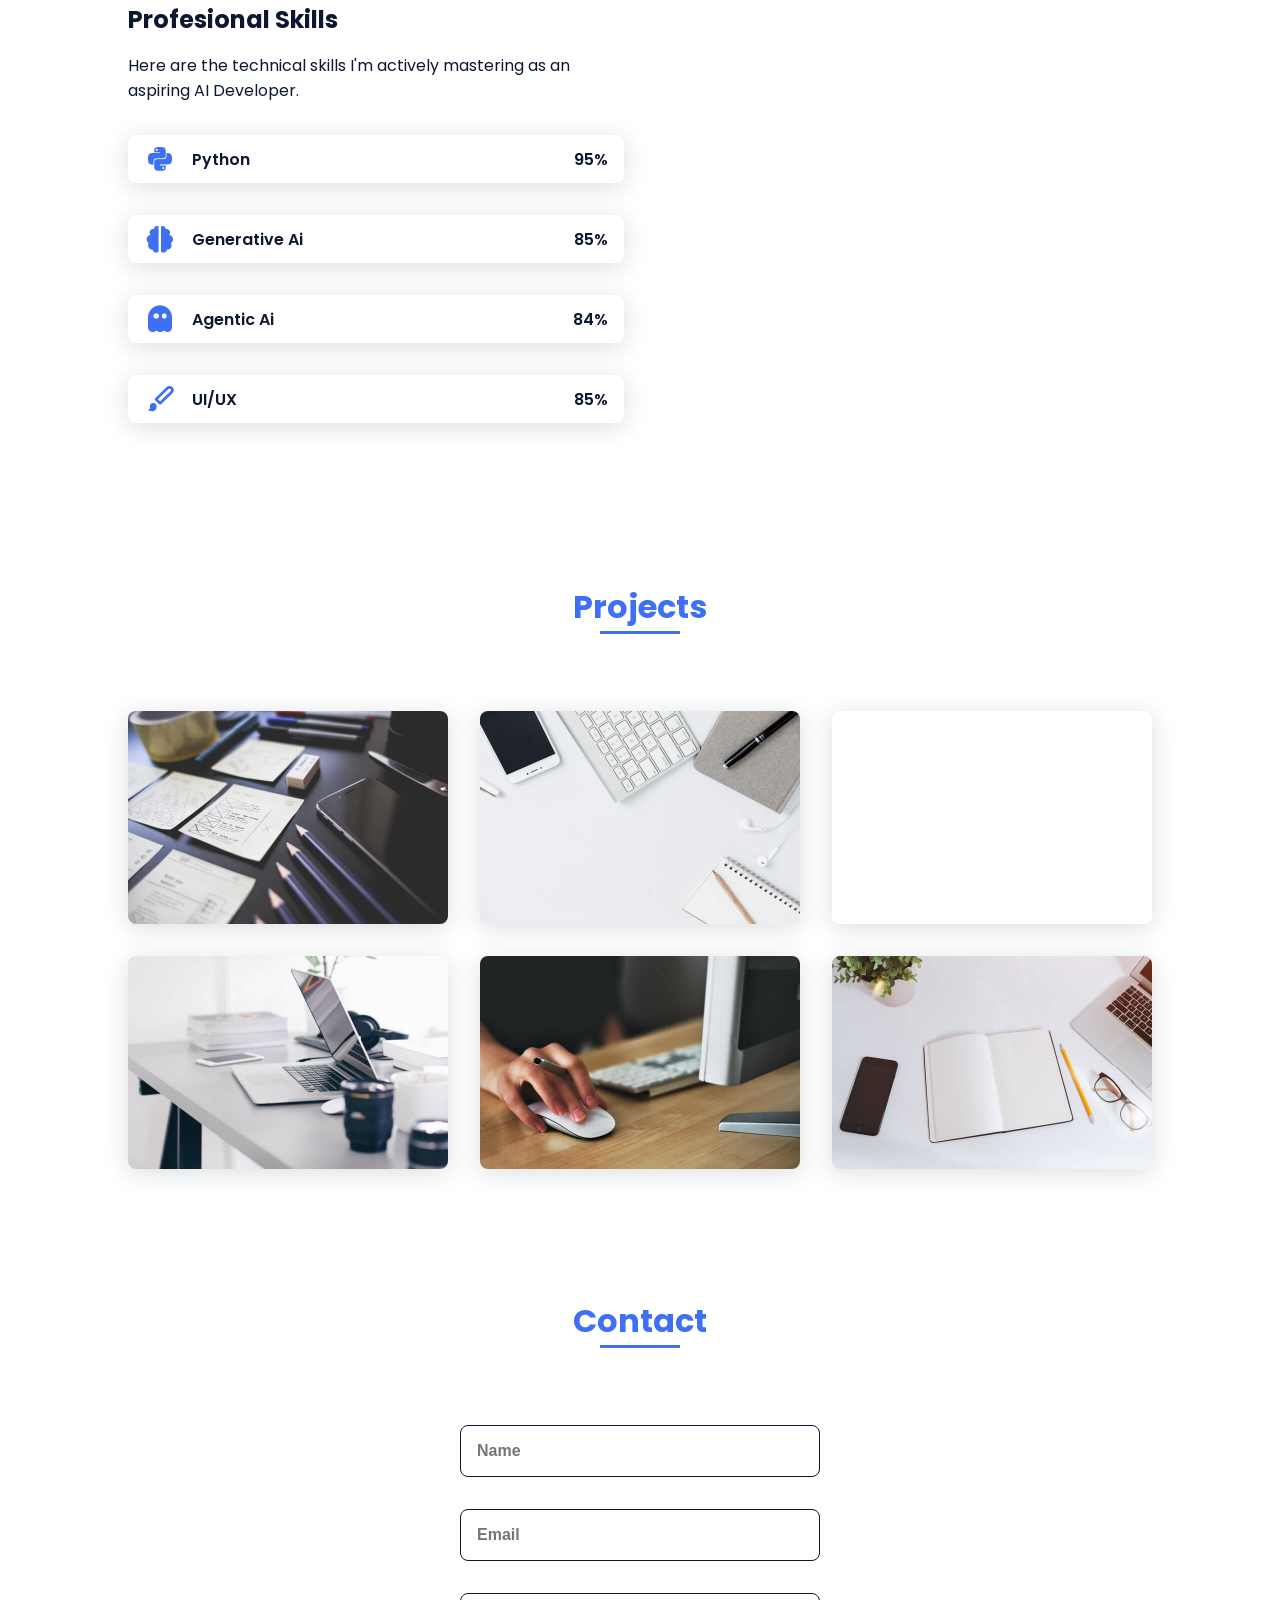
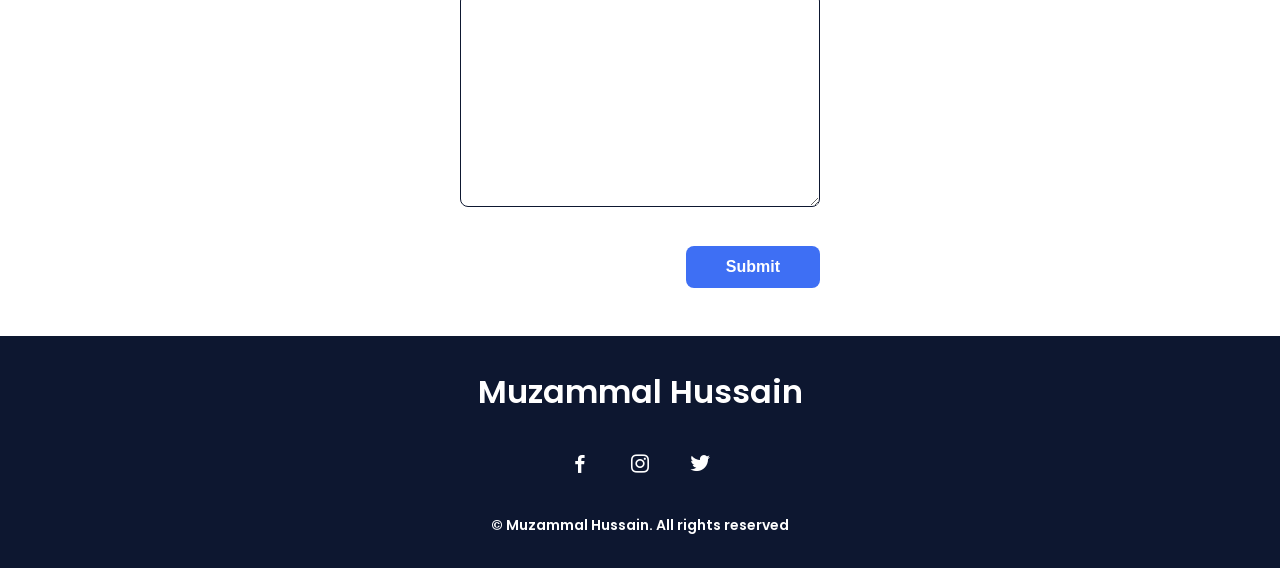
==== commit 813e3179: "Add files via upload Signed-off-by: Muzammal Hussain <158364584+muzammalhussain258@users.noreply.git" ====
--- a/index.html
+++ b/index.html
@@ -7,16 +7,15 @@
         <link rel="stylesheet" href="assets/css/styles.css">
 
         <!-- =====BOX ICONS===== -->
-        <link href='https://cdn.jsdelivr.net/npm/boxicons@2.0.5/css/boxicons.min.css' rel='stylesheet'>
-
-        <title>Muzammal Hussain</title>
+        <link href='https://unpkg.com/boxicons@2.1.4/css/boxicons.min.css' rel='stylesheet'>
+        <title>Haleem Sabir</title>
     </head>
     <body>
         <!--===== HEADER =====-->
         <header class="l-header">
             <nav class="nav bd-grid">
                 <div>
-                    <a href="#" class="nav__logo">Muzammal</a>
+                    <a href="#" class="nav__logo">Muzammal Hussain</a>
                 </div>
 
                 <div class="nav__menu" id="nav-menu">
@@ -39,18 +38,15 @@
             <!--===== HOME =====-->
             <section class="home bd-grid" id="home">
                 <div class="home__data">
-                    <h1 class="home__title">Hi,<br>I'am <span class="home__title-color">Muzammal </span><br> Aspiring Generative <br> AI Developer </h1>
-
-                    <a href="https://mail.google.com/mail/?view=cm&fs=1&to=agenticai258@gmail.com&su=Project%20Information%20Request&body=Hi%20Muzammal%2C%0AI'm%20interested%20in%20learning%20more%20about%20your%20projects.%20Could%20you%20please%20share%20some%20information%3F%0ALooking%20forward%20to%20hearing%20from%20you." class="button">Contect Me</a>
+                    <h1 class="home__title">Hi,<br>I'am <span class="home__title-color">Muzammal</span><br> Aspiring Generative<br>Ai Developer</h1>
+
+                    <a href="#" class="button">Contact Me</a>
                 </div>
 
                 <div class="home__social">
                     <a href="https://www.linkedin.com/in/muzammal-hussain-965486360/" class="home__social-icon"><i class='bx bxl-linkedin'></i></a>
-                    <a href="https://www.facebook.com/profile.php?id=61576190031797" class="home__social-icon"><i class='bx bxl-facebook' ></i></a>
-                    <a href="https://github.com/muzammaldeveloper" class="home__social-icon"><i class='bx bxl-github' ></i></a>
-                    <a href="https://www.instagram.com/muzammal.developer/" class="home__social-icon"><i class='bx bxl-instagram' ></i></a>
                     <a href="https://x.com/DevMuzammal" class="home__social-icon"><i class='bx bxl-twitter' ></i></a>
-                    <a href="https://www.youtube.com/@DevMuzsmmal" class="home__social-icon"><i class='bx bxl-youtube' ></i></a>
+                    <a href="https://github.com/muzammalhussain258" class="home__social-icon"><i class='bx bxl-github' ></i></a>
                 </div>
 
                 <div class="home__img">
@@ -77,9 +73,8 @@
                     
                     <div>
                         <h2 class="about__subtitle">I'am Muzammal Hussain</h2>
-                        <p class="about__text">I'm Muzammal, an aspiring Generative & Agentic AI developer. I build smart systems, learn with purpose, and aim to lead the future of intelligent tech.
-                    </p>           
-                    </div>                                   
+                        <p class="about__text">I'm Muzammal Hussain, an aspiring Generative & Agentic AI developer. I build smart systems, learn with purpose, and aim to lead the future of intelligent tech.</p>
+                    </div>
                 </div>
             </section>
 
@@ -90,26 +85,26 @@
                 <div class="skills__container bd-grid">          
                     <div>
                         <h2 class="skills__subtitle">Profesional Skills</h2>
-                        <p class="skills__text">Here are the technical skills I'm actively mastering as an aspiring AI Developer: </p>
+                        <p class="skills__text">Here are the technical skills I'm actively mastering as an aspiring AI Developer.</p>
                         <div class="skills__data">
                             <div class="skills__names">
                                 <i class='bx bxl-python skills__icon'></i>
-                                <span class="skills__name">Python </span>
+                                <span class="skills__name">Python</span>
                             </div>
                             <div class="skills__bar skills__python">
 
                             </div>
                             <div>
-                                <span class="skills__percentage">90%</span>
-                            </div>
-                        </div>
-                        <div class="skills__data">
-                            <div class="skills__names">
-                                <i class='bx bxl-generative-ai skills__icon'></i>
-                                <span class="skills__name">Generative AI</span>
+                                <span class="skills__percentage">95%</span>
+                            </div>
+                        </div>
+                        <div class="skills__data">
+                            <div class="skills__names">
+                                <i class='bx bxs-brain skills__icon' ></i>
+                                <span class="skills__name">Generative Ai</span>
                             </div>
                             <div class="skills__bar skills__generative-ai">
-
+                                
                             </div>
                             <div>
                                 <span class="skills__percentage">85%</span>
@@ -117,23 +112,23 @@
                         </div>
                         <div class="skills__data">
                             <div class="skills__names">
-                                <i class='bx bxl-agentic-ai skills__icon' ></i>
-                                <span class="skills__name">Agentic AI</span>
+                                <i class='bx bxs-ghost skills__icon' ></i>
+                                <span class="skills__name">Agentic Ai</span>
                             </div>
                             <div class="skills__bar skills__agentic-ai">
-
-                            </div>
-                            <div>
-                                <span class="skills__percentage">75%</span>
-                            </div>
-                        </div>
-                        <div class="skills__data">
-                            <div class="skills__names">
-                                <i class='bx bxs-HTML5 & CSS3 skills__icon'></i>
-                                <span class="skills__name">HTML5 & CSS3</span>
-                            </div>
-                            <div class="skills__bar skills__html-css">
-
+                                
+                            </div>
+                            <div>
+                                <span class="skills__percentage">84%</span>
+                            </div>
+                        </div>
+                        <div class="skills__data">
+                            <div class="skills__names">
+                                <i class='bx bxs-paint skills__icon' ></i>
+                                <span class="skills__name">UI/UX</span>
+                            </div>
+                            <div class="skills__bar skills__ux">
+                                
                             </div>
                             <div>
                                 <span class="skills__percentage">85%</span>
@@ -148,26 +143,26 @@
             </section>
 
             <!--===== WORK =====-->
-            <section class="projects section" id="projects">
+            <section class="work section" id="projects">
                 <h2 class="section-title">Projects</h2>
 
-                <div class="projects__container bd-grid">
-                    <a href="" class="projects__img">
+                <div class="work__container bd-grid">
+                    <a href="" class="work__img">
                         <img src="assets/img/work1.jpg" alt="">
                     </a>
-                    <a href="" class="projects__img">
+                    <a href="" class="work__img">
                         <img src="assets/img/work2.jpg" alt="">
                     </a>
-                    <a href="" class="projects__img">
+                    <a href="" class="work__img">
                         <img src="assets/img/work3.jpg" alt="">
                     </a>
-                    <a href="" class="projects__img">
+                    <a href="" class="work__img">
                         <img src="assets/img/work4.jpg" alt="">
                     </a>
-                    <a href="" class="projects__img">
+                    <a href="" class="work__img">
                         <img src="assets/img/work5.jpg" alt="">
                     </a>
-                    <a href="" class="projects__img">
+                    <a href="" class="work__img">
                         <img src="assets/img/work6.jpg" alt="">
                     </a>
                 </div>
@@ -178,24 +173,23 @@
                 <h2 class="section-title">Contact</h2>
 
                 <div class="contact__container bd-grid">
-                    <form action="https://formspree.io/f/mjkwjage" class="contact__form">
+                    <form action="" class="contact__form">
                         <input type="text" placeholder="Name" class="contact__input">
                         <input type="mail" placeholder="Email" class="contact__input">
                         <textarea name="" id="" cols="0" rows="10" class="contact__input"></textarea>
-                        <input type="button" value="Sumbit" class="contact__button button">
+                        <input type="button" value="Submit" class="contact__button button">
                     </form>
                 </div>
-            </section>                                                 
+            </section>
         </main>
 
         <!--===== FOOTER =====-->
         <footer class="footer">
-            <p class="footer__title">Muzammal</p>
+            <p class="footer__title">Muzammal Hussain</p>
             <div class="footer__social">
                 <a href="https://www.facebook.com/profile.php?id=61576190031797" class="footer__icon"><i class='bx bxl-facebook' ></i></a>
-                <a href="https://www.instagram.com/muzammal.developer/" class="footer__icon"><i class='bx bxl-instagram' ></i></a>
+                <a href="https://www.instagram.com/muzammal.developer/?__pwa=1" class="footer__icon"><i class='bx bxl-instagram' ></i></a>
                 <a href="https://x.com/DevMuzammal" class="footer__icon"><i class='bx bxl-twitter' ></i></a>
-                <a href="https://www.linkedin.com/in/muzammal-hussain-965486360/" class="footer__icon"><i class='bx bxl-linkedin' ></i></a>
             </div>
             <p class="footer__copy">&#169; Muzammal Hussain. All rights reserved</p>
         </footer>
--- a/assets/css/styles.css
+++ b/assets/css/styles.css
@@ -483,4 +483,7 @@
   .home__img {
     width: 450px;
   }
+}
+.skills__bar.skills__ux {
+    display: none;
 }
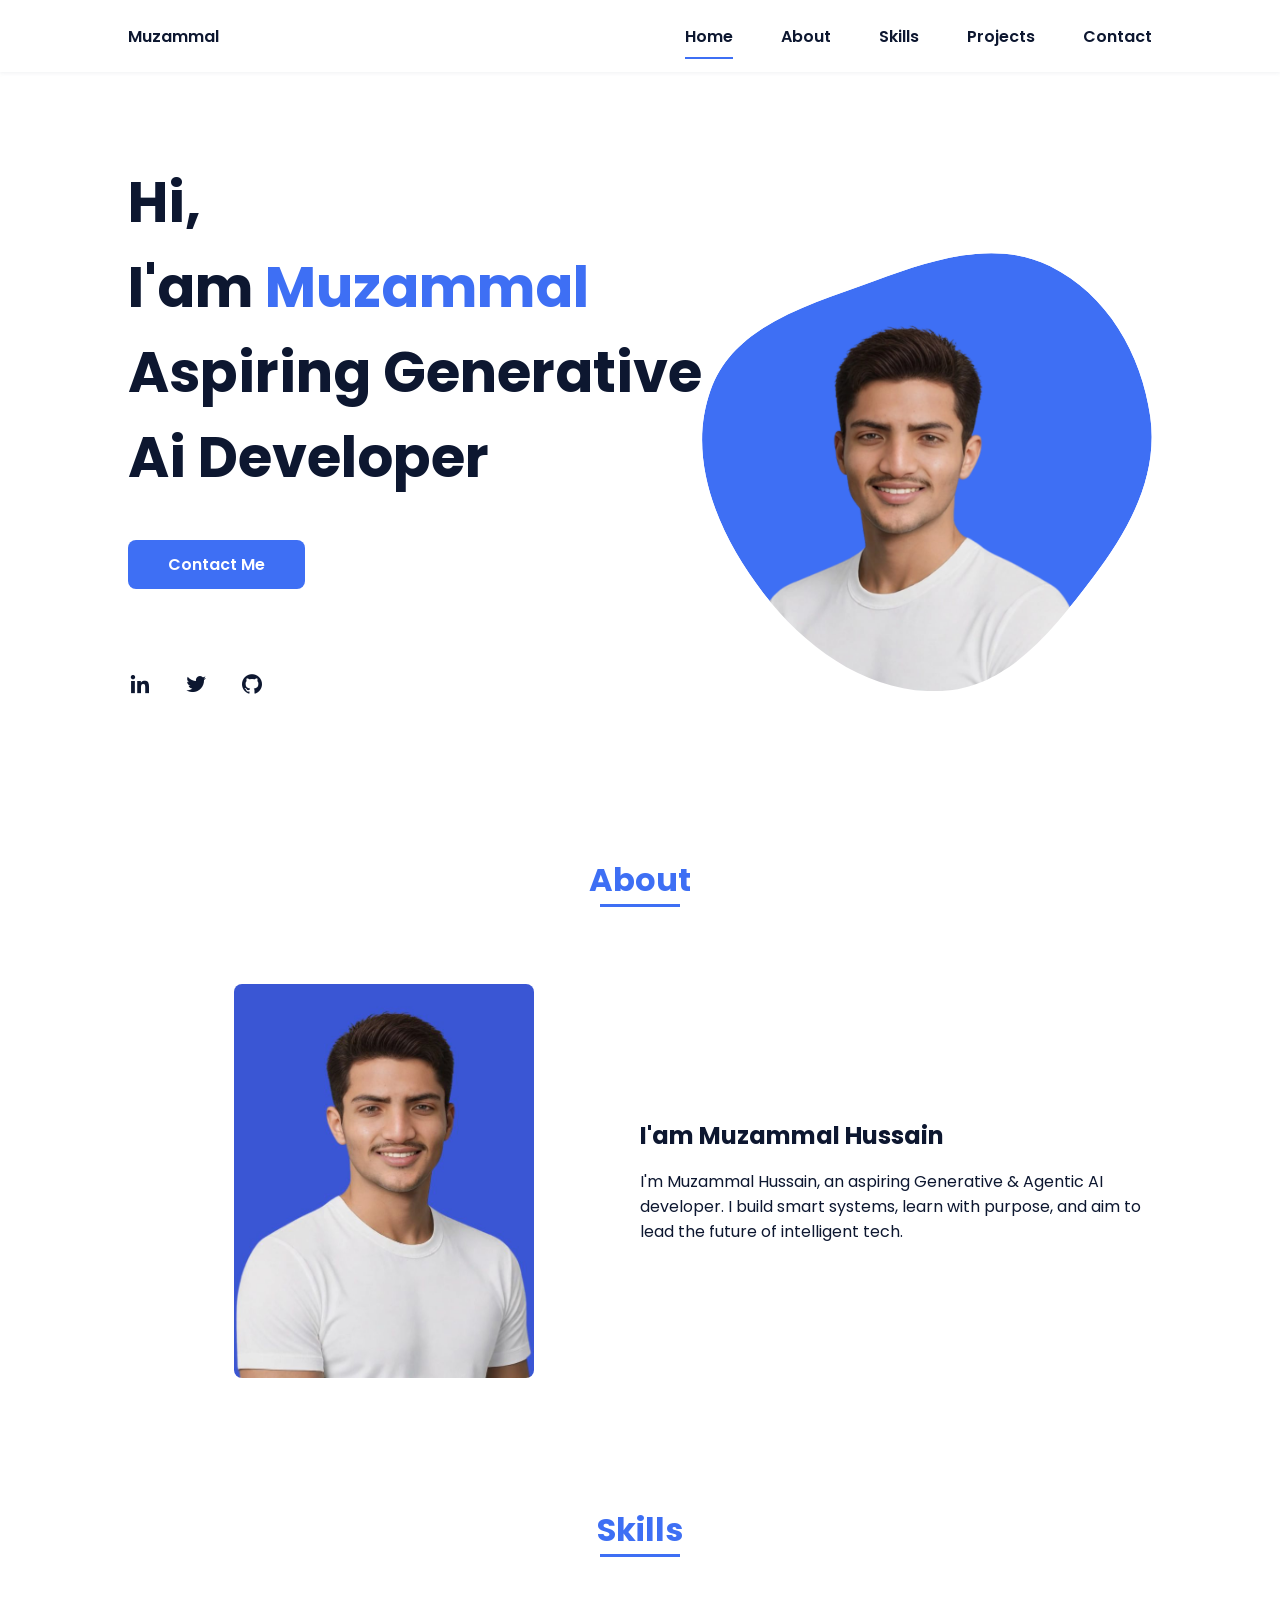
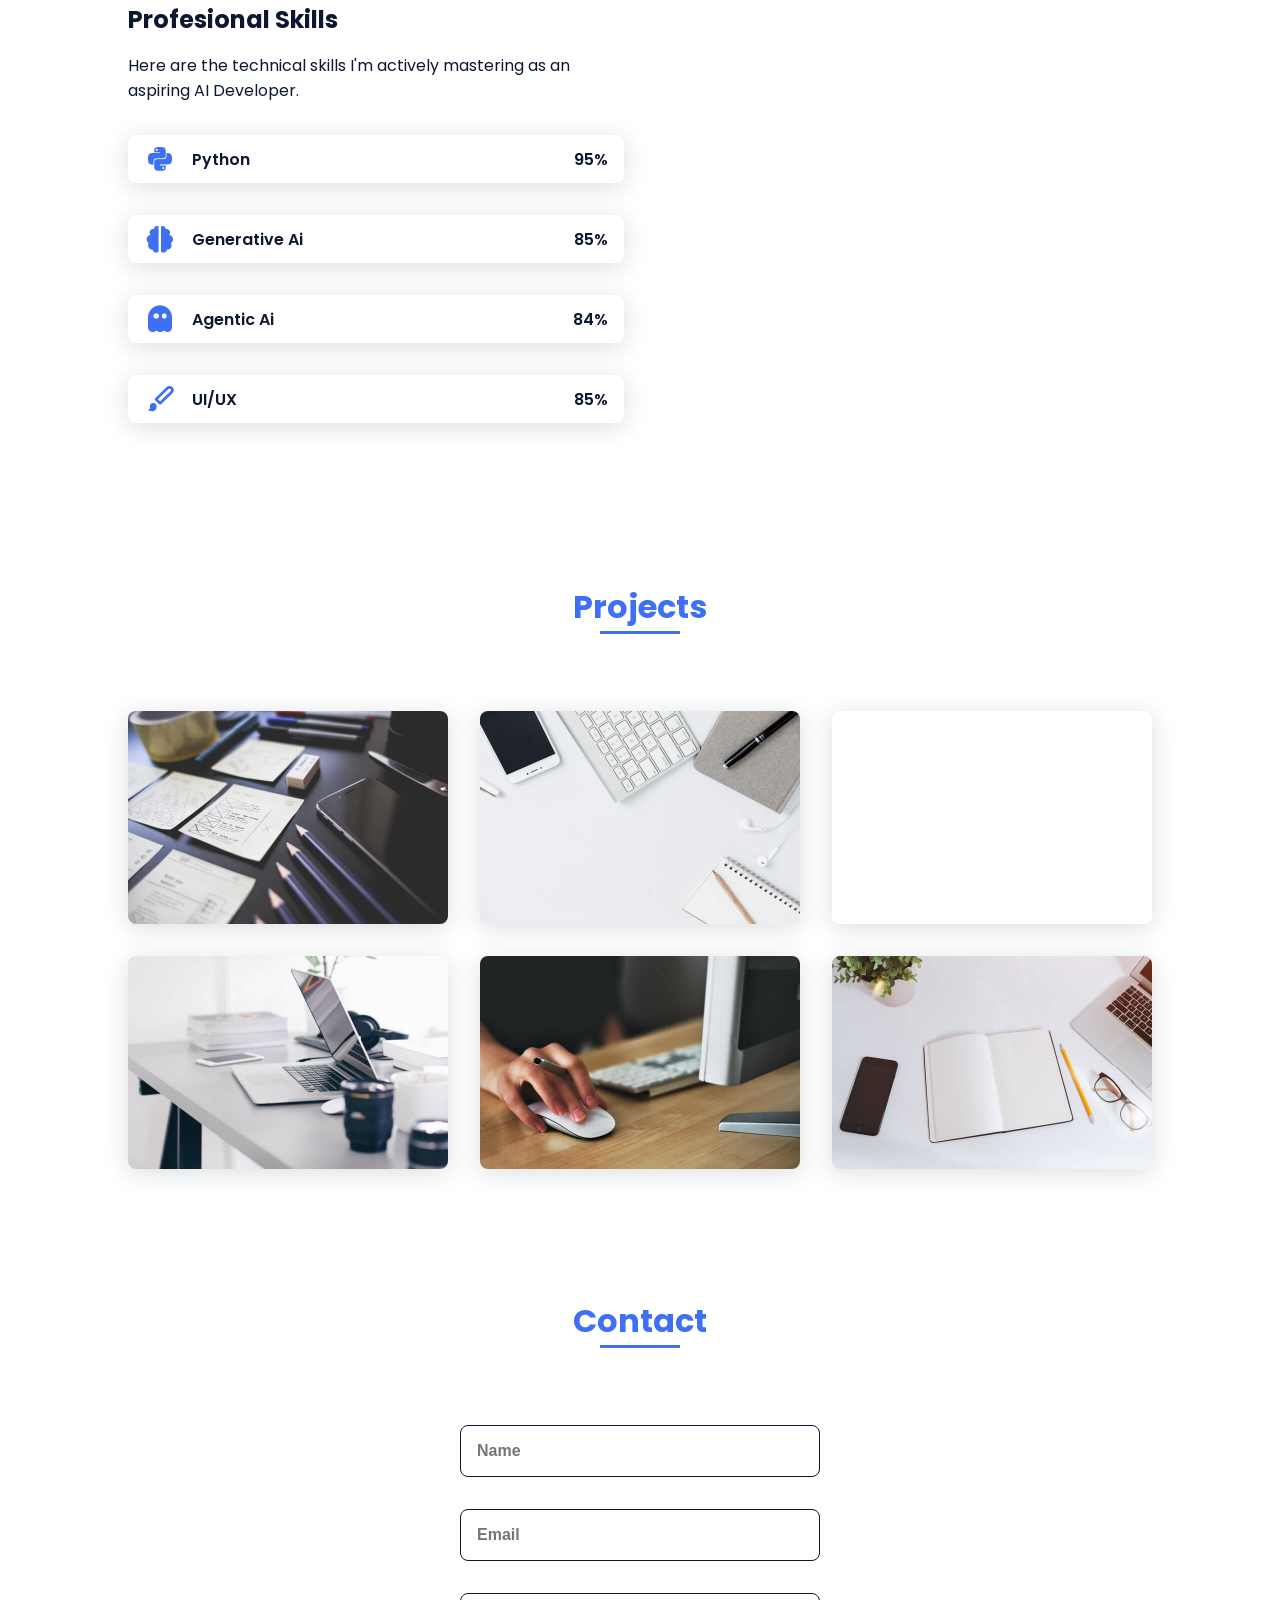
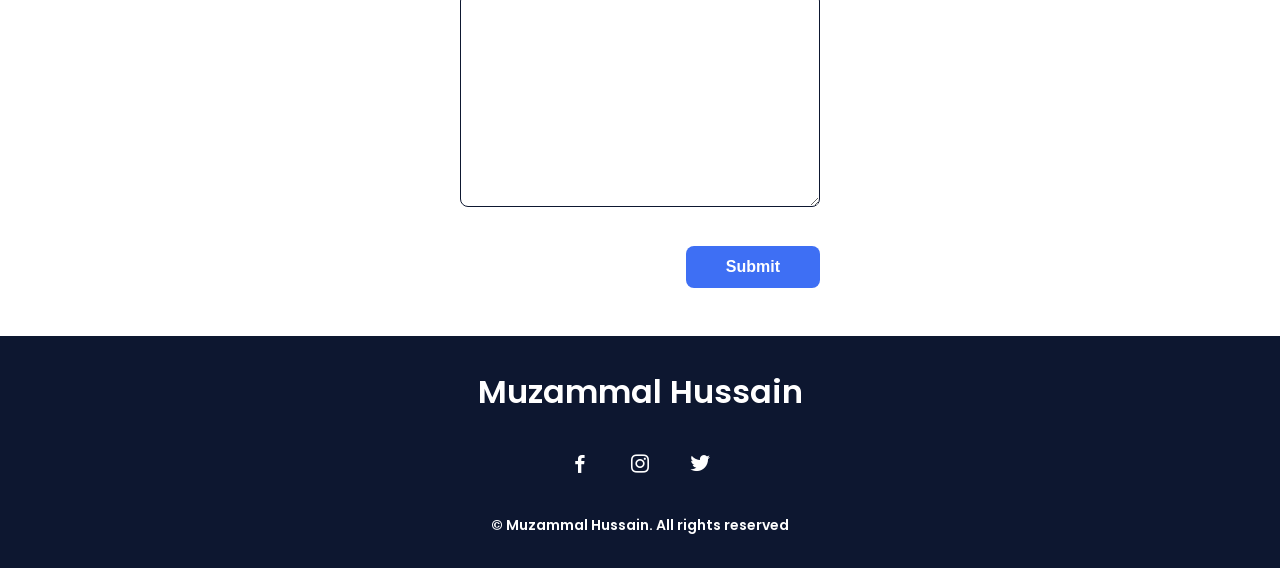
==== commit eac2e511: "Update index.html Signed-off-by: Muzammal Hussain <158364584+muzammalhussain258@users.noreply.github" ====
--- a/index.html
+++ b/index.html
@@ -8,14 +8,14 @@
 
         <!-- =====BOX ICONS===== -->
         <link href='https://unpkg.com/boxicons@2.1.4/css/boxicons.min.css' rel='stylesheet'>
-        <title>Haleem Sabir</title>
+        <title>Muzammal Hussain</title>
     </head>
     <body>
         <!--===== HEADER =====-->
         <header class="l-header">
             <nav class="nav bd-grid">
                 <div>
-                    <a href="#" class="nav__logo">Muzammal Hussain</a>
+                    <a href="#" class="nav__logo">Muzammal</a>
                 </div>
 
                 <div class="nav__menu" id="nav-menu">
@@ -40,7 +40,7 @@
                 <div class="home__data">
                     <h1 class="home__title">Hi,<br>I'am <span class="home__title-color">Muzammal</span><br> Aspiring Generative<br>Ai Developer</h1>
 
-                    <a href="#" class="button">Contact Me</a>
+                    <a href="https://mail.google.com/mail/u/0/?fs=1&to=agenticai258@gmail.com&su=Project+Information+Request&body=Hi+Muzammal,%0AI%27m+interested+in+learning+more+about+your+projects.+Could+you+please+share+some+information?%0ALooking+forward+to+hearing+from+you.&tf=cm" class="button">Contact Me</a>
                 </div>
 
                 <div class="home__social">
